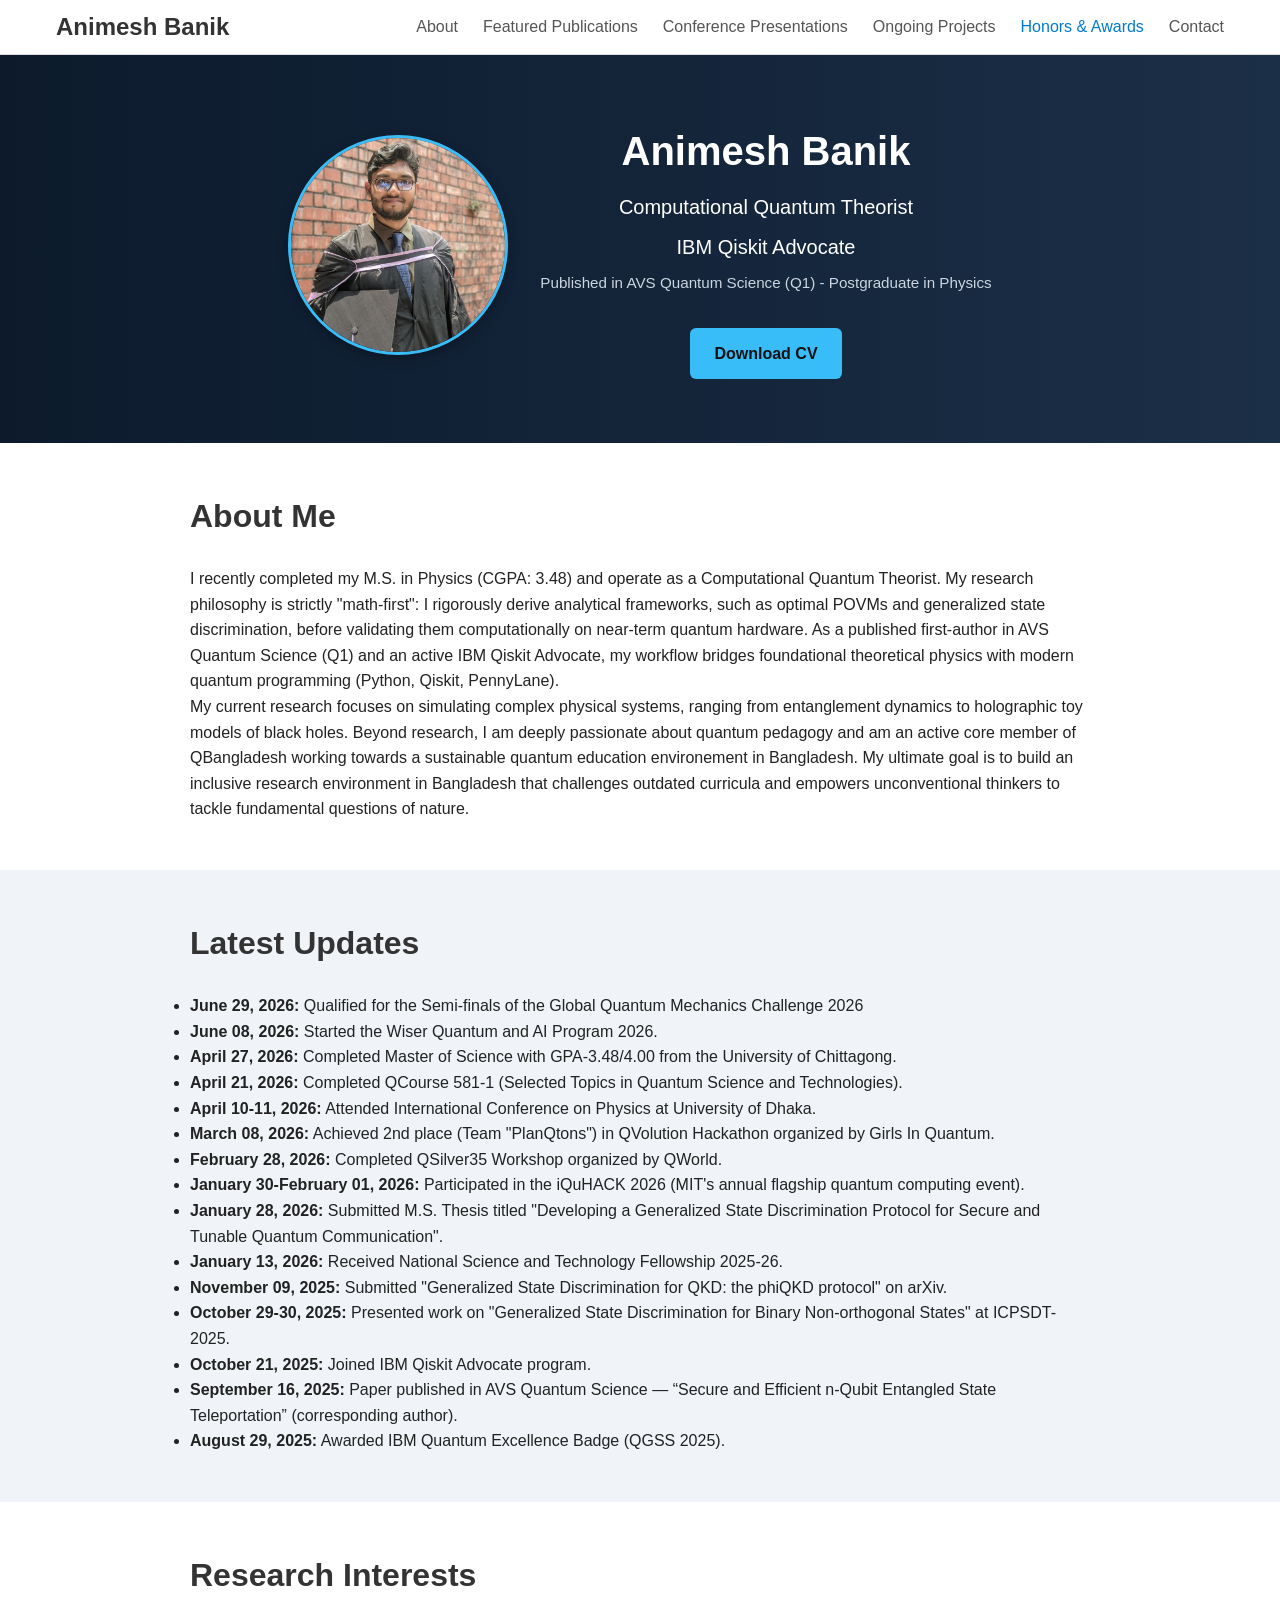
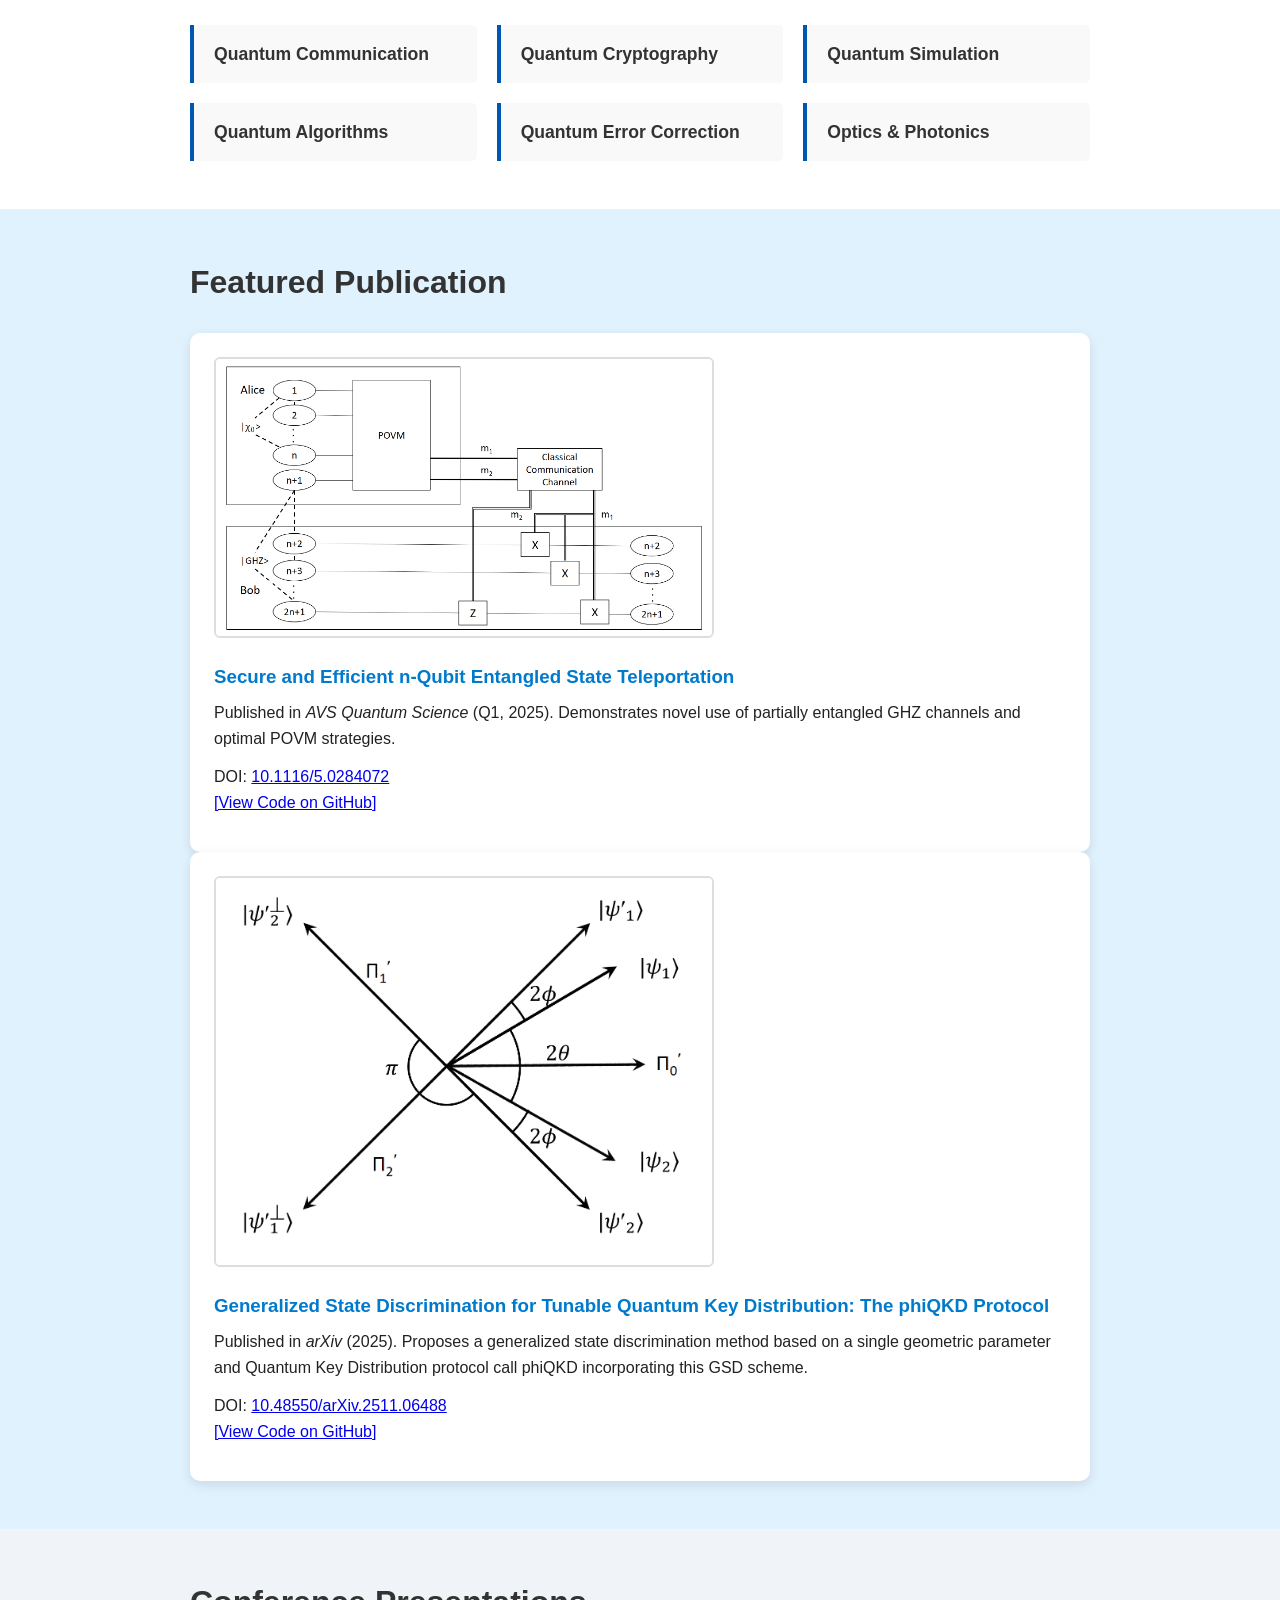
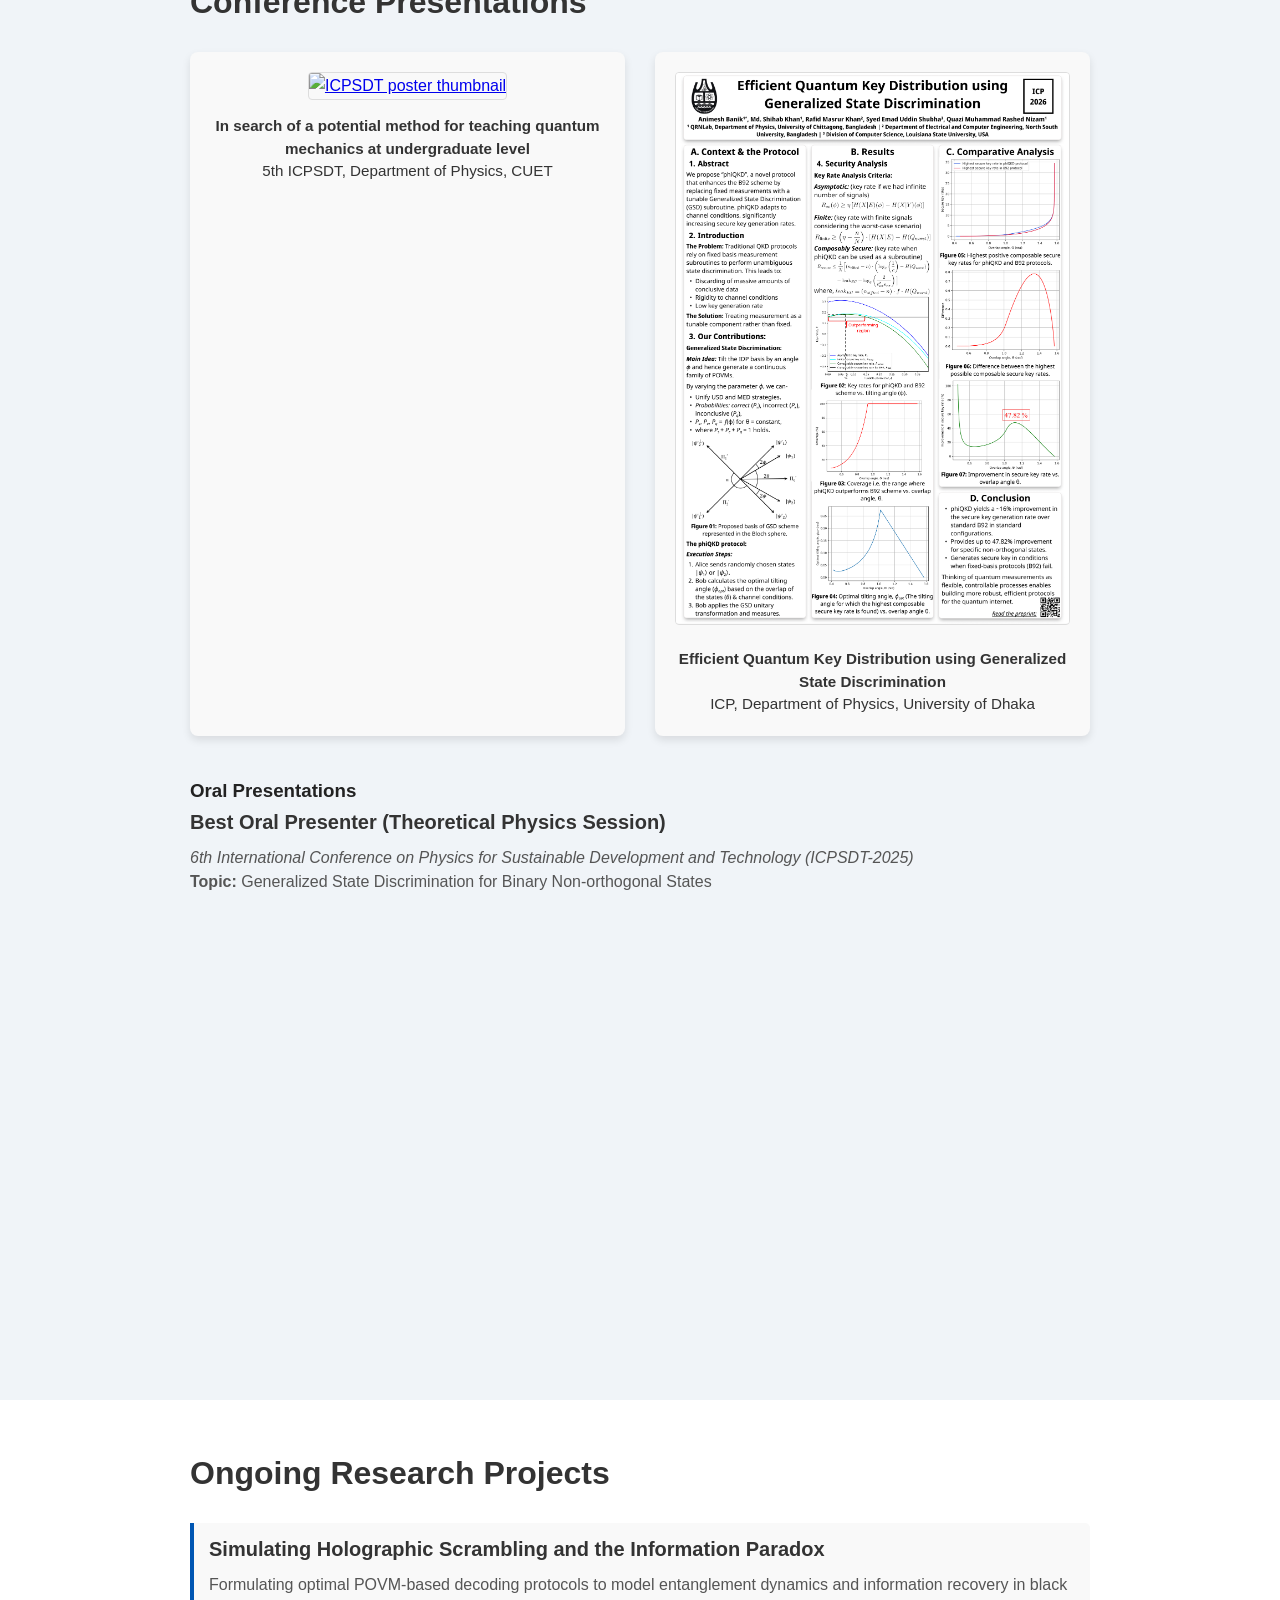
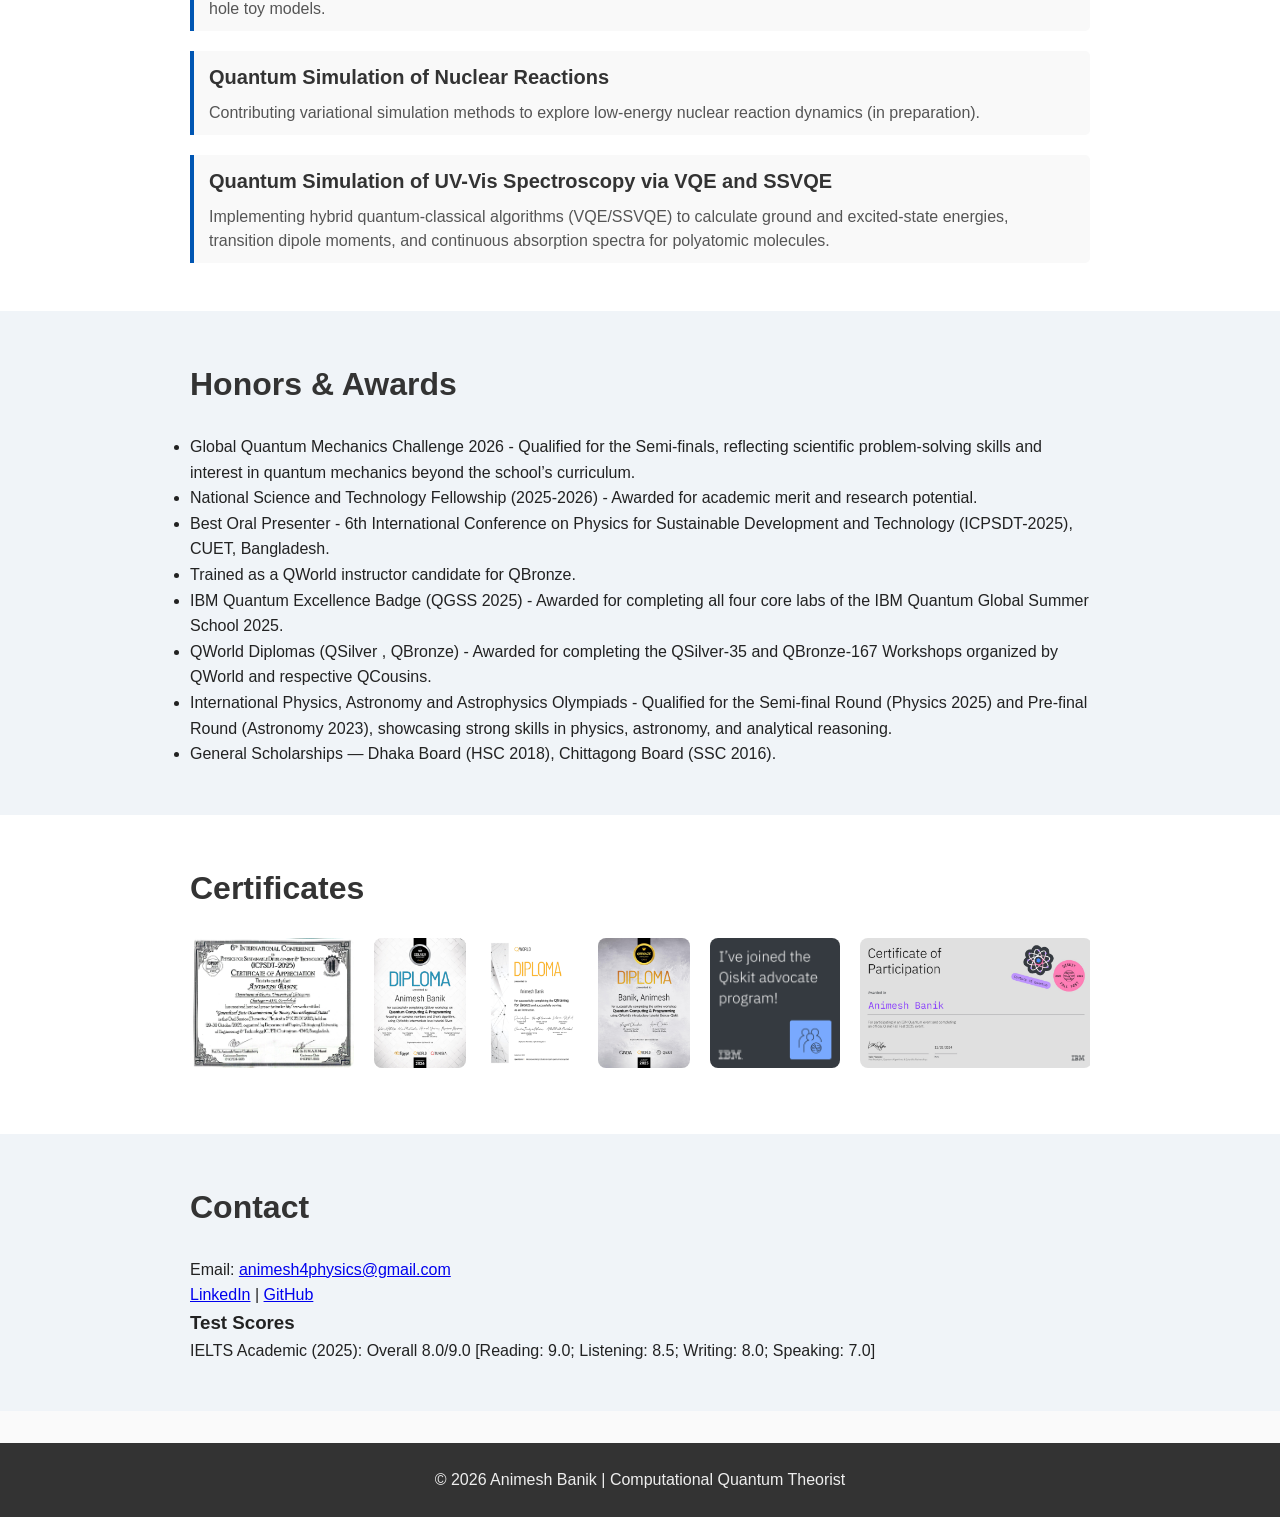
==== index.html @ df31ef66 "Updated CV, latest updates, poster and oral presentations, about me, research interest sections; cha" ====
<!DOCTYPE html>
<html lang="en">
<head>
  <meta charset="UTF-8">
  <meta name="viewport" content="width=device-width, initial-scale=1.0">
  <title>Animesh Banik | Computational Quantum Theorist</title>
  <link rel="stylesheet" href="style.css">
  <script defer src="script.js"></script>
</head>


<body>

  <header>
    <nav id="navbar">
      <div class="nav-container">
        <a class="logo" href="#hero">Animesh Banik</a>
        <ul class="nav-links">
          <li><a href="#about">About</a></li>
          <!-- <li><a href="#updates">Latest Updates</a></li> -->
          <!-- <li><a href="#research">Research Interests</a></li> -->
          <li><a href="#featured">Featured Publications</a></li>
          <li><a href="#publications">Conference Presentations</a></li>
          <li><a href="#projects">Ongoing Projects</a></li>
          <li><a href="#awards">Honors & Awards</a></li>
          <!-- <li><a href="#certificates">Certificates</a></li> -->
          <li><a href="#contact">Contact</a></li>
        </ul>
        <button class="mobile-menu-toggle">☰</button>
      </div>
    </nav>
  </header>

  <!-- HERO with optional profile picture -->
  <section id="hero" class="section-hero">
    <div class="hero-content">
      <div class="hero-flex">
        <!-- Optional profile picture -->
        <div class="profile-pic">
          <img src="profile.jpg" alt="Animesh Banik" />
        </div>
        <!-- Text content -->
        <div class="hero-text">
          <h1>Animesh Banik</h1>
          <p>Computational Quantum Theorist</p>
          <p>IBM Qiskit Advocate</p>
          <div class="quick-highlights">
            <span>Published in AVS Quantum Science (Q1)</span> - 
            <span>Postgraduate in Physics</span>
          </div>
          <a class="btn-primary" href="Animesh_Banik_CV.pdf" download>Download CV</a>
        </div>
      </div>
    </div>
  </section>

  <section id="about" class="section-light">
    <div class="section-inner">
      <h2>About Me</h2>
      <p>I recently completed my M.S. in Physics (CGPA: 3.48) and operate as a Computational Quantum Theorist. My research philosophy is strictly "math-first": 
        I rigorously derive analytical frameworks, such as optimal POVMs and generalized state discrimination, before validating them computationally on near-term quantum hardware. 
        As a published first-author in AVS Quantum Science (Q1) and an active IBM Qiskit Advocate, my workflow bridges foundational theoretical physics with modern quantum programming (Python, Qiskit, PennyLane). 
        <p></p> My current research focuses on simulating complex physical systems, ranging from entanglement dynamics to holographic toy models of black holes. Beyond research, I am deeply passionate about quantum pedagogy and
        am an active core member of QBangladesh working towards a sustainable quantum education environement in Bangladesh. My ultimate goal is to build an inclusive research environment in Bangladesh that challenges outdated 
        curricula and empowers unconventional thinkers to tackle fundamental questions of nature.
      </p>
    </div>
  </section>

  <section id="updates" class="section-dark">
    <div class="section-inner">
      <h2>Latest Updates</h2>
      <ul class="updates-list">
        <li><strong>June 29, 2026:</strong> Qualified for the Semi-finals of the Global Quantum Mechanics Challenge 2026</li>
        <li><strong>June 08, 2026:</strong> Started the Wiser Quantum and AI Program 2026.</li>
        <li><strong>April 27, 2026:</strong> Completed Master of Science with GPA-3.48/4.00 from the University of Chittagong.</li>
        <li><strong>April 21, 2026:</strong> Completed QCourse 581-1 (Selected Topics in Quantum Science and Technologies).</li>
        <li><strong>April 10-11, 2026:</strong> Attended International Conference on Physics at University of Dhaka.</li>
        <li><strong>March 08, 2026:</strong> Achieved 2nd place (Team "PlanQtons") in QVolution Hackathon organized by Girls In Quantum. </li>
        <li><strong>February 28, 2026:</strong> Completed QSilver35 Workshop organized by QWorld.</li>
        <li><strong>January 30-February 01, 2026:</strong> Participated in the iQuHACK 2026 (MIT's annual flagship quantum computing event).</li>
        <li><strong>January 28, 2026:</strong> Submitted M.S. Thesis titled "Developing a Generalized State Discrimination Protocol for Secure and Tunable Quantum Communication".</li>
        <li><strong>January 13, 2026:</strong> Received National Science and Technology Fellowship 2025-26.</li>
        <li><strong>November 09, 2025:</strong> Submitted "Generalized State Discrimination for QKD: the phiQKD protocol" on arXiv.</li>
        <li><strong>October 29-30, 2025:</strong> Presented work on "Generalized State Discrimination for Binary Non-orthogonal States" at ICPSDT-2025.</li>
        <li><strong>October 21, 2025:</strong> Joined IBM Qiskit Advocate program.</li>
        <li><strong>September 16, 2025:</strong> Paper published in AVS Quantum Science — “Secure and Efficient n-Qubit Entangled State Teleportation” (corresponding author).</li>
        <li><strong>August 29, 2025:</strong> Awarded IBM Quantum Excellence Badge (QGSS 2025).</li>
      </ul>
    </div>
  </section>

  <section id="research" class="section-light">
      <div class="section-inner">
        <h2>Research Interests</h2>
        <div class="research-list">
          <div class="research-item">Quantum Communication</div> 
          <div class="research-item">Quantum Cryptography</div>
          <div class="research-item">Quantum Simulation</div>
          <div class="research-item">Quantum Algorithms</div>
          <div class="research-item">Quantum Error Correction</div>
          <div class="research-item">Optics & Photonics</div>
        </div>
      </div>
    </section>

  <!-- FEATURED PUBLICATION -->
  <section id="featured" class="section-highlight">
    <div class="section-inner">
      <h2>Featured Publication</h2>
      <div class="featured-card">
        <img src="secure.png" alt="AVS Quantum Science Paper Thumbnail" />
        <div class="featured-text">
          <h3>Secure and Efficient n-Qubit Entangled State Teleportation</h3>
          <p>
            Published in <em>AVS Quantum Science</em> (Q1, 2025).  
            Demonstrates novel use of partially entangled GHZ channels and optimal POVM strategies.
          </p>
          <p>
            DOI: <a href="https://doi.org/10.1116/5.0284072" target="_blank">10.1116/5.0284072</a> <br>
            <a href="https://github.com/AnimeshBanik144/Secure-and-Efficient-n-Qubit-Entangled-State-Teleportation-" target="_blank">[View Code on GitHub]</a>
          </p>
        </div>
      </div>
      <div class="featured-card">
        <img src="General_Approach.png" alt="Paper Thumbnail" />
        <div class="featured-text">
          <h3>Generalized State Discrimination for Tunable Quantum Key Distribution: The phiQKD Protocol</h3>
          <p>
            Published in <em>arXiv</em> (2025).  
            Proposes a generalized state discrimination method based on a single geometric parameter and Quantum Key Distribution protocol call phiQKD incorporating this GSD scheme.
          </p>
          <p>
            DOI: <a href="https://doi.org/10.48550/arXiv.2511.06488" target="_blank">10.48550/arXiv.2511.06488</a> <br>
            <a href="https://github.com/AnimeshBanik144/the-phiQKD-protocol-codes" target="_blank">[View Code on GitHub]</a>
          </p>
        </div>
      </div>
    </div>
  </section>


  <section id="publications" class="section-dark">
    <div class="section-inner">
      <h2>Conference Presentations</h2>
      <div class="poster-grid">
      <!-- Poster 1 -->
        <div class="poster-card">
          <a href="https://drive.google.com/file/d/1Y2XouAh-1yrzQpsHU5u-KZ-v-tCl4l2d/view?usp=sharing" target="_blank">
          <img src="qm_poster.png" alt="ICPSDT poster thumbnail" />
          </a>
          <p>
          <strong>In search of a potential method for teaching quantum mechanics at undergraduate level</strong><br>
          5th ICPSDT, Department of Physics, CUET
          </p>
        </div>
      <!-- Poster 2 -->
        <div class="poster-card">
          <a href="https://drive.google.com/file/d/1dcxTRESJ_bznQ0Ddw61kxVHj0g3XZyMd/view?usp=sharing" target="_blank">
            <img src="PhiQKD_Poster_Final.png" alt="ICP poster thumbnail" />
          </a>
          <p>
            <strong>Efficient Quantum Key Distribution using Generalized State Discrimination</strong><br>
            ICP, Department of Physics, University of Dhaka
          </p>
        </div>
    </div>

      <h3>Oral Presentations</h3>
      <div class="presentation-item">
        <h4 class="project-title">Best Oral Presenter (Theoretical Physics Session)</h4>
        <p class="project-desc"><em>6th International Conference on Physics for Sustainable Development and Technology (ICPSDT-2025)
      </em><br>
        <strong>Topic:</strong> Generalized State Discrimination for Binary Non-orthogonal States</p>
        <!-- Responsive YouTube Embed -->
        <div class="video-container" style="max-width: 800px; margin: 0 auto;">
          <iframe style="width: 100%; aspect-ratio: 16/9;" 
            src="https://www.youtube.com/embed/NPExh4sEwoE" 
            title="YouTube video player" 
            frameborder="0" 
            allow="accelerometer; autoplay; clipboard-write; encrypted-media; gyroscope; picture-in-picture" 
            allowfullscreen>
          </iframe>
        </div> 
      </div>
    </div>
  </section>

  <section id="projects" class="section-light">
  <div class="section-inner">
    <h2>Ongoing Research Projects</h2>

    <div class="project-list">
      <div class="project-item">
        <h3 class="project-title">Simulating Holographic Scrambling and the Information Paradox</h3>
        <p class="project-desc">Formulating optimal POVM-based decoding protocols to model entanglement dynamics and information recovery in black hole toy models.</p>
      </div>
    
      <div class="project-item">
        <h3 class="project-title">Quantum Simulation of Nuclear Reactions</h3>
        <p class="project-desc">Contributing variational simulation methods to explore low-energy nuclear reaction dynamics (in preparation).</p>
      </div>
      
      <div class="project-item">
        <h3 class="project-title">Quantum Simulation of UV-Vis Spectroscopy via VQE and SSVQE</h3>
        <p class="project-desc">Implementing hybrid quantum-classical algorithms (VQE/SSVQE) to calculate ground and excited-state energies, transition dipole moments, and continuous absorption spectra for polyatomic molecules.</p>
      </div>

    </div>
  </div>
</section>


  <section id="awards" class="section-dark">
    <div class="section-inner">
      <h2>Honors & Awards</h2>
      <ul>
        <li>Global Quantum Mechanics Challenge 2026 - Qualified for the Semi-finals, reflecting scientific problem-solving
skills and interest in quantum mechanics beyond the school’s curriculum.</li>
        <li>National Science and Technology Fellowship (2025-2026) - Awarded for academic merit and research potential.</li>
        <li>Best Oral Presenter - 6th International Conference on Physics for Sustainable Development and Technology
(ICPSDT-2025), CUET, Bangladesh.</li>
        <li>Trained as a QWorld instructor candidate for QBronze.</li>
        <li> IBM Quantum Excellence Badge (QGSS 2025) - Awarded for completing all four core labs of the IBM
Quantum Global Summer School 2025.</li>
        <li>QWorld Diplomas (QSilver , QBronze) - Awarded for completing the QSilver-35 and QBronze-167 Workshops
organized by QWorld and respective QCousins.</li>
        <li>International Physics, Astronomy and Astrophysics Olympiads - Qualified for the Semi-final Round (Physics
2025) and Pre-final Round (Astronomy 2023), showcasing strong skills in physics, astronomy, and analytical
reasoning.</li>
        <li>General Scholarships — Dhaka Board (HSC 2018), Chittagong Board (SSC 2016).</li>
      </ul>
    </div>
  </section>

<section id="certificates" class="section-light">
  <div class="section-inner">
    <h2>Certificates</h2>

    <div class="carousel-container">

      <div class="carousel">
        
        <a href="https://drive.google.com/file/d/1aJLMTUEe4IMs9eDMEVqDAPaIEpqz8XxB/view?usp=drive_link" target="_blank">
          <img src="badges/ICPSDT 2025 best oral presenter.jpg" alt="ICPSDT Best Oral Presenter">
        </a>

        <a href="https://drive.google.com/file/d/1ghlF5SzU3BRkmVDgqG62HplEp8OmfFHg/view?usp=sharing" target="_blank">
          <img src="badges/QSilver35-11.jpg" alt="QSilver Certificate">
        </a>

        <a href="https://drive.google.com/file/d/151RzsD5vE7D8bOdFvs69MZE8XGhjT4oR/view?usp=sharing" target="_blank">
          <img src="badges/QTraining10-3.jpg" alt="QTraining Bronze">
        </a>

        <a href="https://drive.google.com/file/d/1aG6ihg9P1v4oaheiLHlB9RozaTZUqRkX/view?usp=sharing" target="_blank">
          <img src="badges/qbronze.jpg" alt="QBronze Diploma">
        </a>
        
        <a href="https://drive.google.com/file/d/1tjzxOR2oxyre46-nhrvqjQN4A4odrpCC/view?usp=drive_link" target="_blank">
          <img src="badges/socials_image.jpg" alt="IBM Qiskit Advocate">
        </a>

        <a href="https://drive.google.com/file/d/1r5SAPKUcbbzwrJa2q0g1ms6ieIlqgaMh/view?usp=sharing" target="_blank">
          <img src="badges/Animesh Banik_Qiskit_Fall_Fest.png" alt="Qiskit Fall Fest Certificate">
        </a>

        <a href="https://www.credly.com/badges/85cadf94-e9c6-41ec-86e0-eb6a9a56e3b0/linked_in?t=t1pqot" target="_blank">
          <img src="badges/ibm-quantum.png" alt="IBM Quantum Excellence">
        </a>

        <a href="https://pennylane.ai/profile/Animesh/certificate/pennylane-certificate-womanium-wiser-lcu-2025" target="_blank">
          <img src="badges/pennylane-lcu.svg" alt="PennyLane LCU">
        </a>

        <a href="https://pennylane.ai/profile/Animesh/certificate/pennylane-certificate-womanium-wiser-trotterization-2025" target="_blank">
          <img src="badges/pennylane-trotter.svg" alt="PennyLane Trotterization">
        </a>

      </div>

      <!-- <button class="carousel-btn left">&#8249;</button>
      <button class="carousel-btn right">&#8250;</button> -->

    </div>
  </div>
</section>

  <section id="contact" class="section-dark">
    <div class="section-inner">
      <h2>Contact</h2>
      <p>Email: <a href="mailto:animesh4physics@gmail.com">animesh4physics@gmail.com</a></p>
      <p>
        <a href="https://www.linkedin.com/in/animesh-banik/" target="_blank">LinkedIn</a> |
        <a href="https://github.com/AnimeshBanik144" target="_blank">GitHub</a>
      </p>
      <h3>Test Scores</h3>
      <p>IELTS Academic (2025): Overall 8.0/9.0 [Reading: 9.0; Listening: 8.5; Writing: 8.0; Speaking: 7.0]</p>
    </div>
  </section>

  <button id="back-to-top" title="Back to top">↑</button>

  <footer>
    <div class="footer-inner">
      <p>© 2026 Animesh Banik | Computational Quantum Theorist</p>
    </div>
  </footer>
<script>
  const carousel = document.querySelector(".carousel");
  document.querySelector(".carousel-btn.left").onclick = () => {
    carousel.scrollBy({ left: -300, behavior: "smooth" });
  };
  document.querySelector(".carousel-btn.right").onclick = () => {
    carousel.scrollBy({ left: 300, behavior: "smooth" });
  };
</script>
</body>
</html>
---- style.css ----
/* Reset and base styling */
* {
  box-sizing: border-box;
  margin: 0;
  padding: 0;
}

body {
  font-family: "Segoe UI", Tahoma, sans-serif;
  line-height: 1.6;
  background: #fafafa;
  color: #222;
}

/* --- Navigation --- */
header {
  position: sticky;
  top: 0;
  background: #ffffff;
  border-bottom: 1px solid #ddd;
  z-index: 1000;
}

.nav-container {
  max-width: 1200px;
  margin: auto;
  padding: 0.5rem 1rem;
  display: flex;
  align-items: center;
  justify-content: space-between;
}

.logo {
  font-size: 1.5rem;
  font-weight: bold;
  text-decoration: none;
  color: #333;
}

.nav-links {
  list-style: none;
  display: flex;
  justify-content: flex-end;
  /* gap: 1.2rem; */
  gap: 25px;
}

.nav-links a {
  text-decoration: none;
  color: #555;
  transition: color 0.3s;
}

.nav-links a:hover,
.nav-links a.active {
  color: #007acc;
}

/* Mobile toggle */
.mobile-menu-toggle {
  display: none;
  font-size: 1.5rem;
  background: none;
  border: none;
}

@media (max-width: 768px) {
  .nav-links {
    position: absolute;
    top: 100%;
    left: 0;
    right: 0;
    flex-direction: column;
    background: #fff;
    display: none;
    border-top: 1px solid #ddd;
  }
  .nav-links.show {
    display: flex;
  }
  .mobile-menu-toggle {
    display: block;
  }
}

/* --- Hero Section --- */
.section-hero {
  background: linear-gradient(to right, #0c1a2c, #1b2f47);
  color: #fff;
  padding: 4rem 1rem;
  text-align: center;
}

.hero-flex {
  display: flex;
  align-items: center;
  justify-content: center;
  gap: 2rem;
  flex-wrap: wrap;
  max-width: 900px;
  margin: auto;
}

.profile-pic img {
  width: 220px;
  height: 220px;
  object-fit: cover;
  border-radius: 50%;
  border: 3px solid #38bdf8;
  box-shadow: 0 4px 12px rgba(0,0,0,0.3);
}

.hero-text h1 {
  font-size: 2.5rem;
  margin-bottom: 0.5rem;
}

.hero-text p {
  font-size: 1.25rem;
  margin-bottom: 0.5rem;
}

.quick-highlights {
  font-size: 0.95rem;
  margin-bottom: 1rem;
  color: #cbd5e1;
}

.btn-primary {
  display: inline-block;
  margin-top: 1rem;
  padding: 0.8rem 1.5rem;
  background: #38bdf8;
  color: #111;
  border: none;
  border-radius: 6px;
  text-decoration: none;
  font-weight: bold;
  transition: background 0.3s;
}

.btn-primary:hover {
  background: #0ea5e9;
}

/* --- Sections --- */
.section-light {
  background: #fff;
  padding: 3rem 1rem;
}

.section-dark {
  background: #f0f4f8;
  padding: 3rem 1rem;
}

.section-highlight {
  background: #e0f2fe;
  padding: 3rem 1rem;
}

.section-inner {
  max-width: 900px;
  margin: auto;
}

.section-inner h2 {
  margin-bottom: 1.5rem;
  font-size: 2rem;
  color: #333;
}

/* --- Research Interests --- */
.research-list {
  display: grid;
  grid-template-columns: repeat(3, 1fr); /* Creates exactly 3 equal columns */
  gap: 20px; /* Matches the spacing of your projects */
}

.research-item {
  border-left: 4px solid #0056b3; /* Matches your project blue line */
  background-color: #f9f9f9;
  padding: 15px 20px;
  border-radius: 0 5px 5px 0;
  transition: transform 0.2s ease;
  
  /* Text styling to make it look bold and centered vertically */
  font-size: 1.1em;
  font-weight: 600;
  color: #333;
  display: flex;
  align-items: center;
}

.research-item:hover {
  transform: translateX(5px); /* Matches the hover effect of your projects */
}

/* --- Mobile Responsiveness for Research Grid --- */
@media (max-width: 900px) {
  .research-list {
    grid-template-columns: repeat(2, 1fr); /* Drops to 2 columns on tablets */
  }
}

@media (max-width: 600px) {
  .research-list {
    grid-template-columns: 1fr; /* Drops to 1 column on mobile phones */
  }
}

/* --- Featured Publication --- */
.featured-card {
  display: flex;
  align-items: flex-start;
  gap: 1.5rem;
  flex-wrap: wrap;
  background: #fff;
  border-radius: 10px;
  padding: 1.5rem;
  box-shadow: 0 4px 12px rgba(0,0,0,0.1);
}

.featured-card img {
  width: 500px;
  max-width: 100%;
  border-radius: 6px;
  border: 2px solid #ddd;
}

.featured-text h3 {
  color: #007acc;
  margin-bottom: 0.5rem;
}

.featured-text p {
  margin-bottom: 0.8rem;
}

/* --- Publications --- */
.pub-item {
  margin-bottom: 2rem;
}

.pub-item img {
  width: 300px;
  max-width: 100%;
  border-radius: 6px;
  border: 2px solid #ddd;
}

.pub-item h3 {
  font-size: 1.25rem;
  color: #007acc;
  margin-bottom: 0.5rem;
}

/* --- Poster Grid Layout --- */
.poster-grid {
  display: grid;
  grid-template-columns: repeat(2, 1fr); /* 2 columns on laptop */
  gap: 30px;
  margin-bottom: 40px;
}

.poster-card {
  background-color: #f9f9f9;
  padding: 20px;
  border-radius: 8px;
  box-shadow: 0 4px 8px rgba(0,0,0,0.1);
  text-align: center;
  transition: transform 0.3s ease;
}

.poster-card:hover {
  transform: translateY(-5px); /* Gentle lift effect when hovering */
  box-shadow: 0 6px 12px rgba(0,0,0,0.15);
}

.poster-card img {
  max-width: 100%;
  height: auto;
  border-radius: 4px;
  margin-bottom: 15px;
  border: 1px solid #ddd;
}

.poster-card p {
  font-size: 0.95rem;
  color: #333;
  margin: 0;
  line-height: 1.5;
}

/* Mobile Responsiveness: Stack them vertically */
@media (max-width: 768px) {
  .poster-grid {
    grid-template-columns: 1fr; /* 1 column on phones */
  }
}

/* --- Ongoing Projects --- */
.project-list {  
  display: flex;
  flex-direction: column;
  gap: 20px;
}

.project-item {
  border-left: 4px solid #0056b3; /* A professional academic blue line */
  padding-left: 15px;
  background-color: #f9f9f9;
  padding-top: 10px;
  padding-bottom: 10px;
  padding-right: 15px;
  border-radius: 0 5px 5px 0;
  transition: transform 0.2s ease;
}

.project-item:hover {
  transform: translateX(5px); /* Adds a slight, elegant hover effect */
}

.project-title {
  margin: 0 0 8px 0;
  font-size: 1.25em;
  color: #333;
  font-weight: 600;
}

.project-desc {
  margin: 0;
  color: #555;
  line-height: 1.5;
}

.carousel-container {
  position: relative;
  width: 100%;
  overflow: hidden;
  margin-top: 20px;
}

.carousel {
  display: flex;
  gap: 20px;
  overflow-x: auto;
  scroll-behavior: smooth;
  padding-bottom: 10px;
}

.carousel img {
  height: 130px;
  width: auto;
  border-radius: 8px;
  object-fit: contain;
  transition: transform 0.2s ease;
}

.carousel img:hover {
  transform: scale(1.05);
}

.carousel::-webkit-scrollbar {
  height: 6px;
}

.carousel::-webkit-scrollbar-thumb {
  background: #ccc;
  border-radius: 3px;
}

.carousel-btn {
  position: absolute;
  top: 45%;
  transform: translateY(-50%);
  background: rgba(0,0,0,0.5);
  color: white;
  border: none;
  height: 40px;
  width: 40px;
  border-radius: 50%;
  cursor: pointer;
  font-size: 24px;
}

.carousel-btn.left {
  left: 5px;
}

.carousel-btn.right {
  right: 5px;
}


/* --- Badge Grid --- */
.badge-grid {
  display: grid;
  grid-template-columns: repeat(auto-fit, minmax(140px, 1fr));
  gap: 1.2rem;
  justify-items: center;
}

.badge-grid img {
  width: 220px;
  height: auto;
  border-radius: 8px;
  border: 1px solid #ddd;
  background: #fff;
  padding: 0.5rem;
  transition: transform 0.3s, box-shadow 0.3s;
}

.badge-grid img:hover {
  transform: scale(1.05);
  box-shadow: 0 4px 12px rgba(0,0,0,0.2);
}

/* --- Back to top --- */
#back-to-top {
  position: fixed;
  right: 1rem;
  bottom: 1rem;
  background: #007acc;
  color: #fff;
  border: none;
  padding: 0.6rem 0.9rem;
  border-radius: 50%;
  font-size: 1.25rem;
  display: none;
  cursor: pointer;
  box-shadow: 0 2px 6px rgba(0,0,0,0.2);
  transition: background 0.3s;
}

#back-to-top:hover {
  background: #005fa3;
}

/* --- Footer --- */
footer {
  background: #333;
  color: #eee;
  text-align: center;
  padding: 1.5rem 1rem;
  margin-top: 2rem;
}

.footer-inner p {
  margin: 0;
}
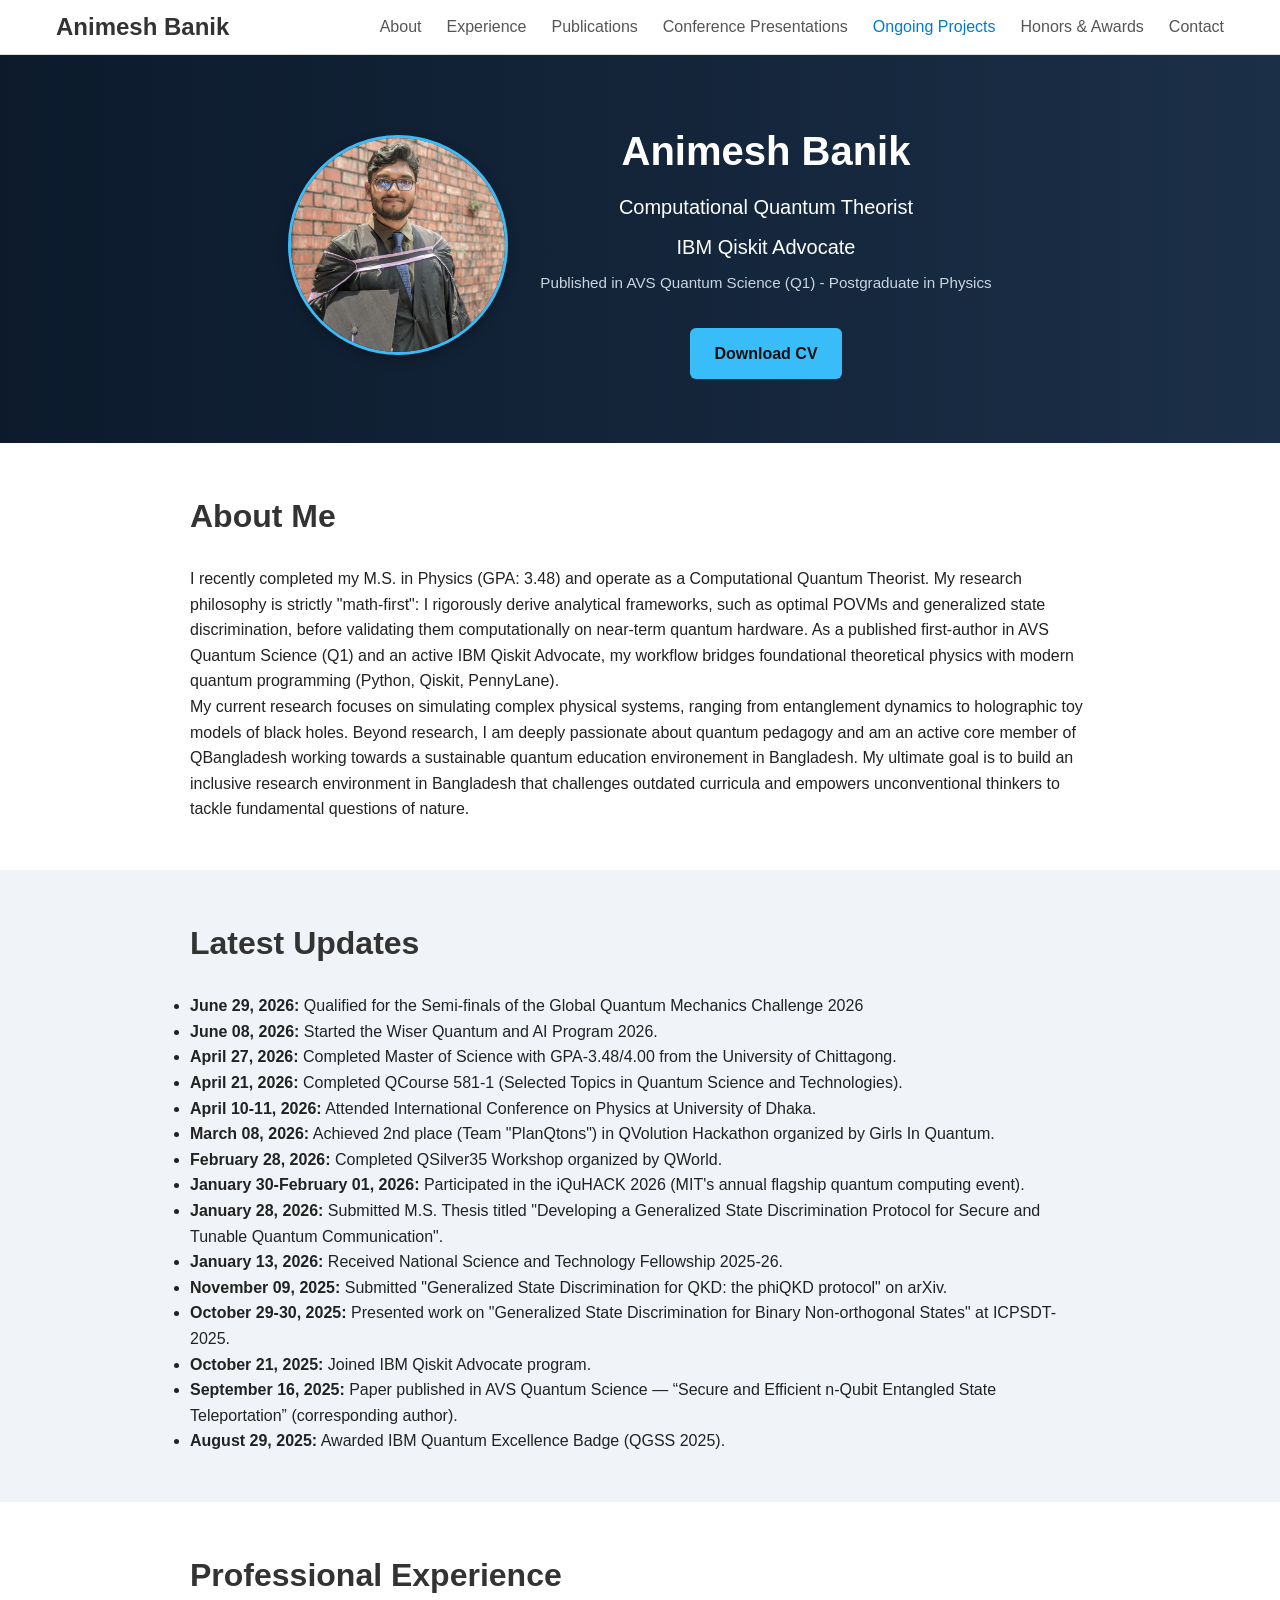
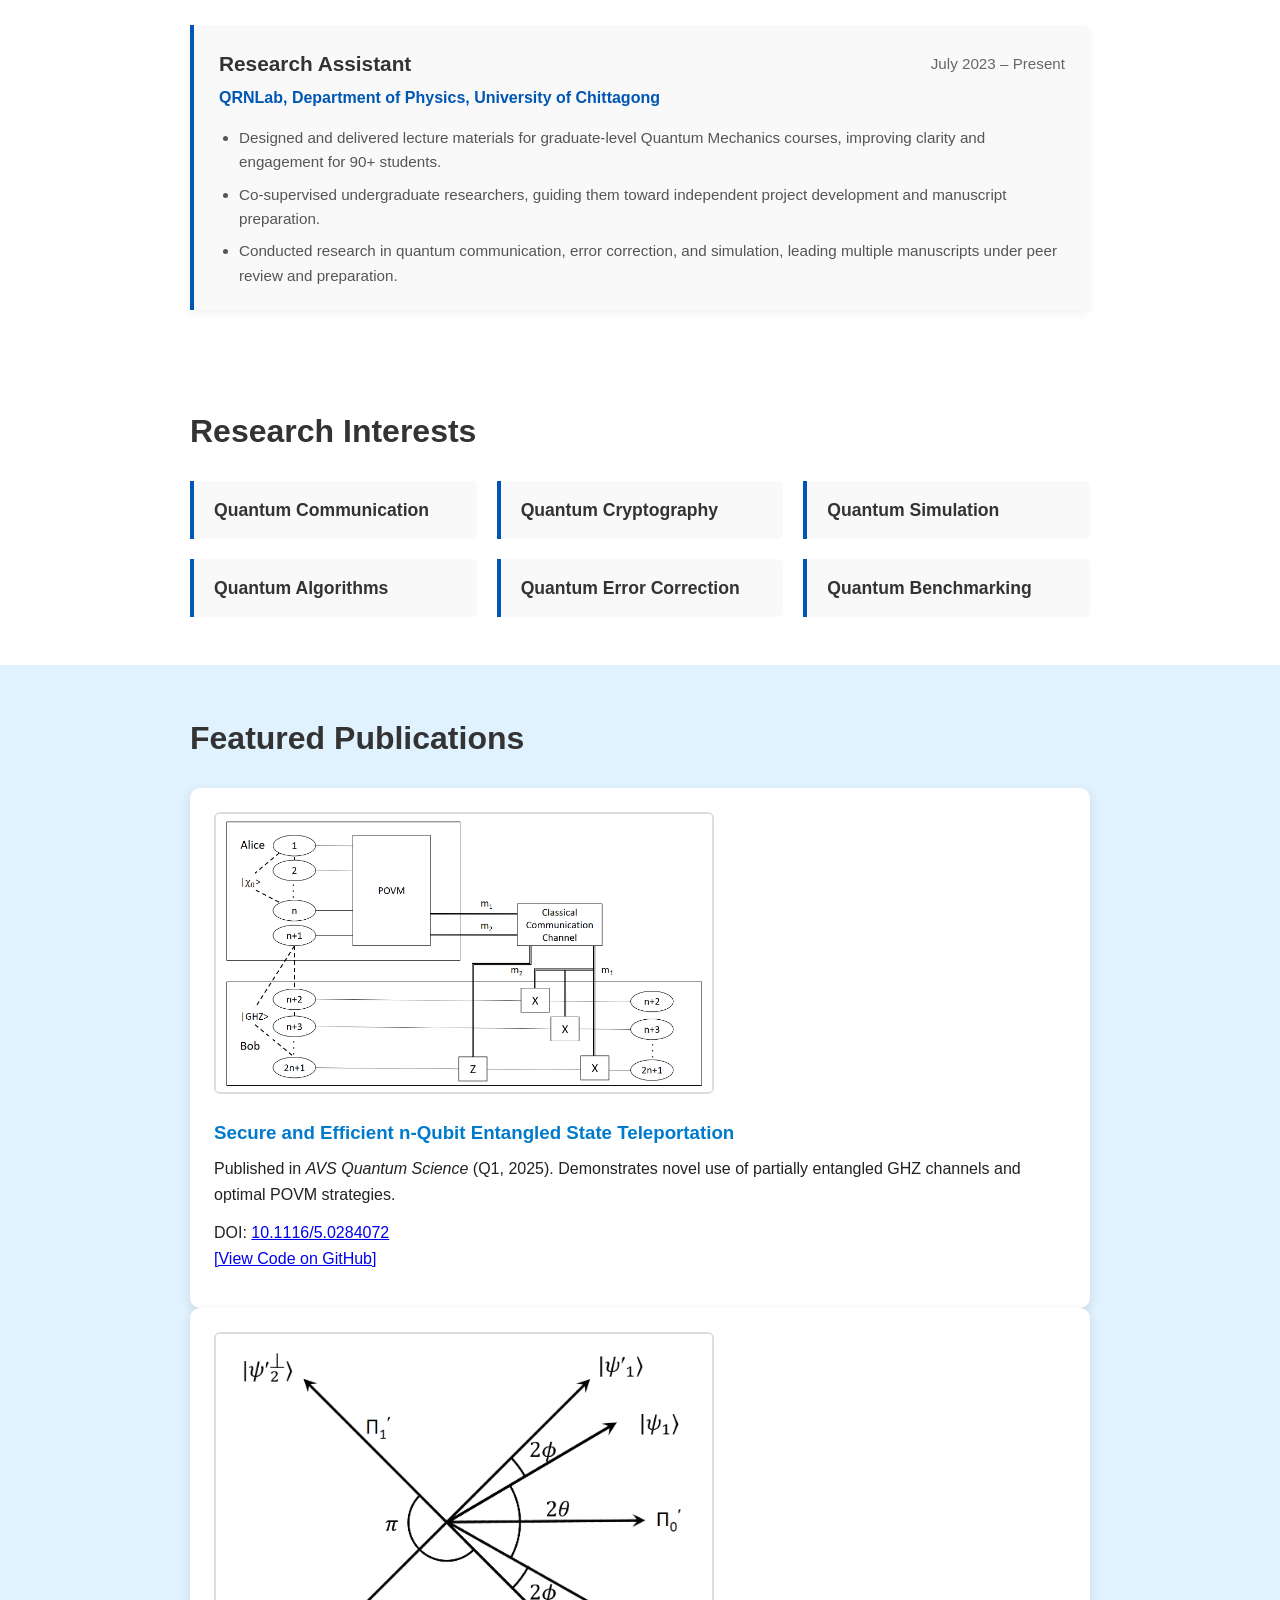
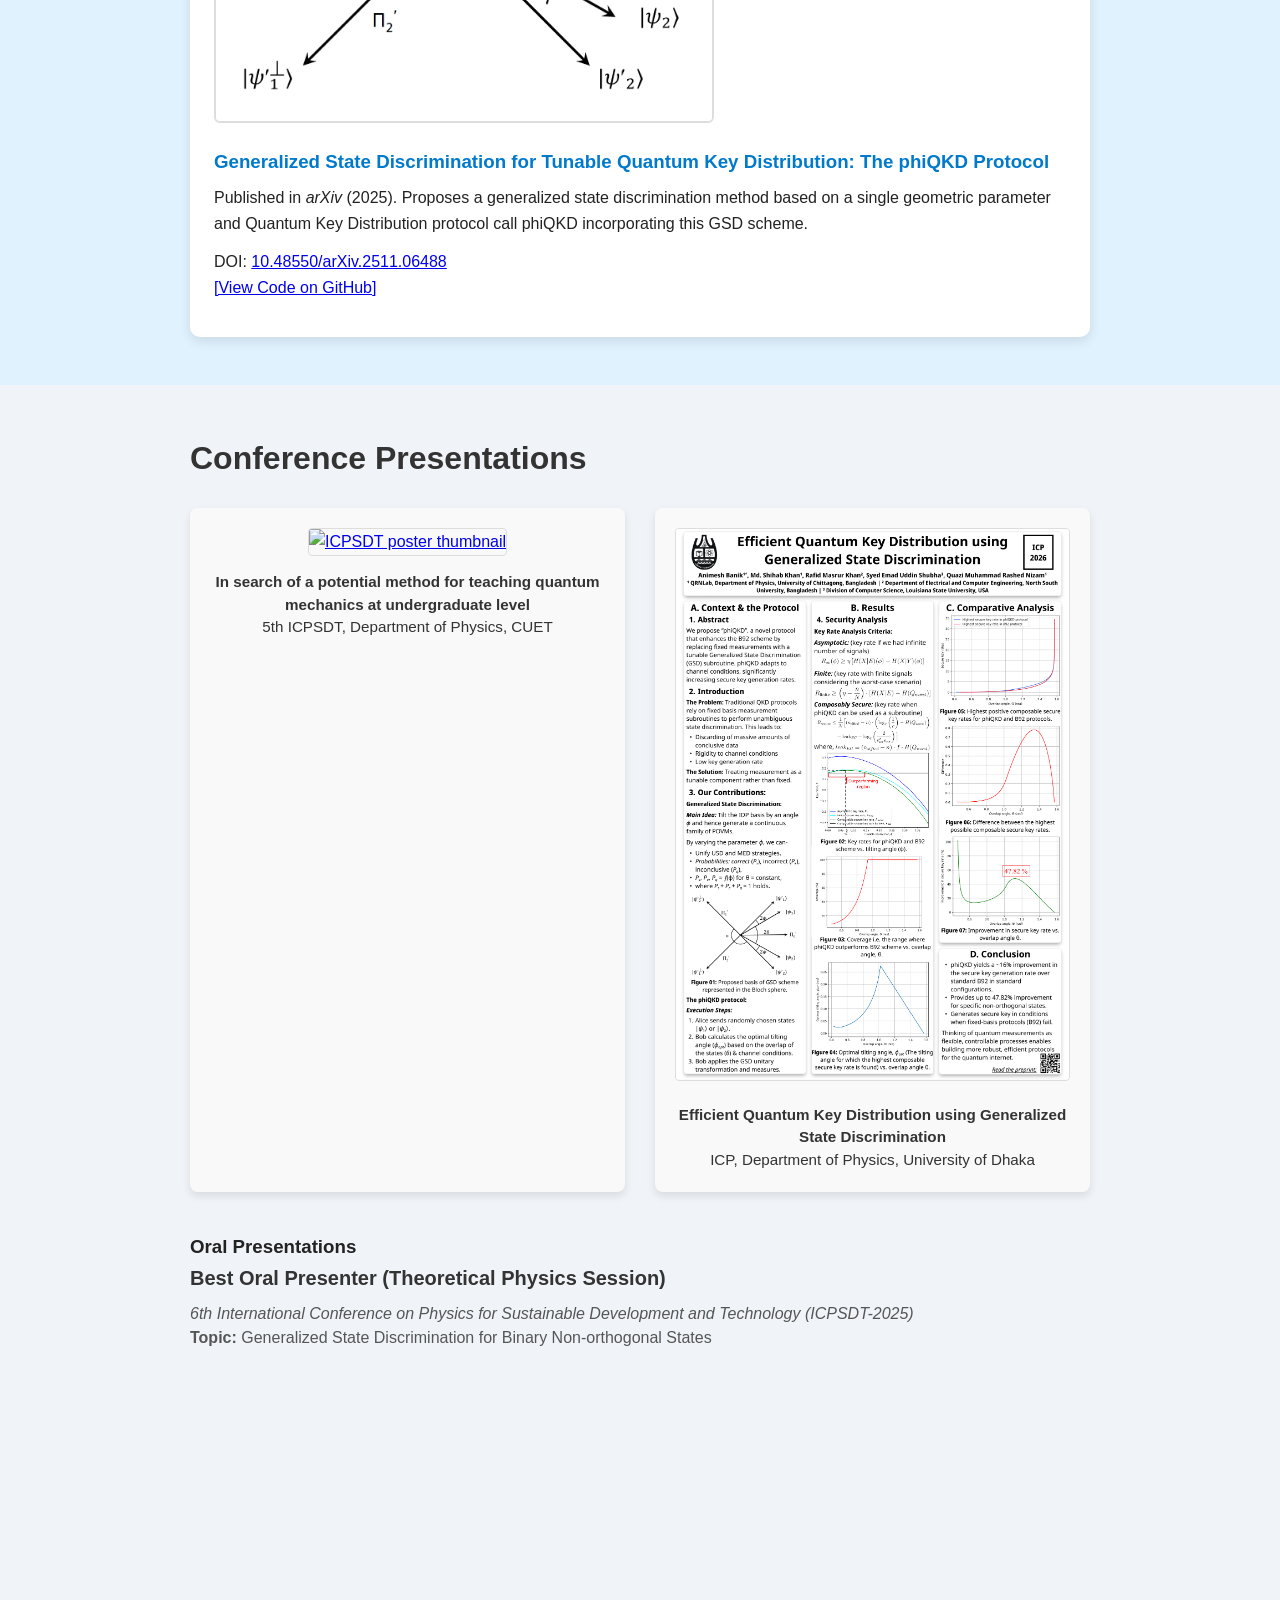
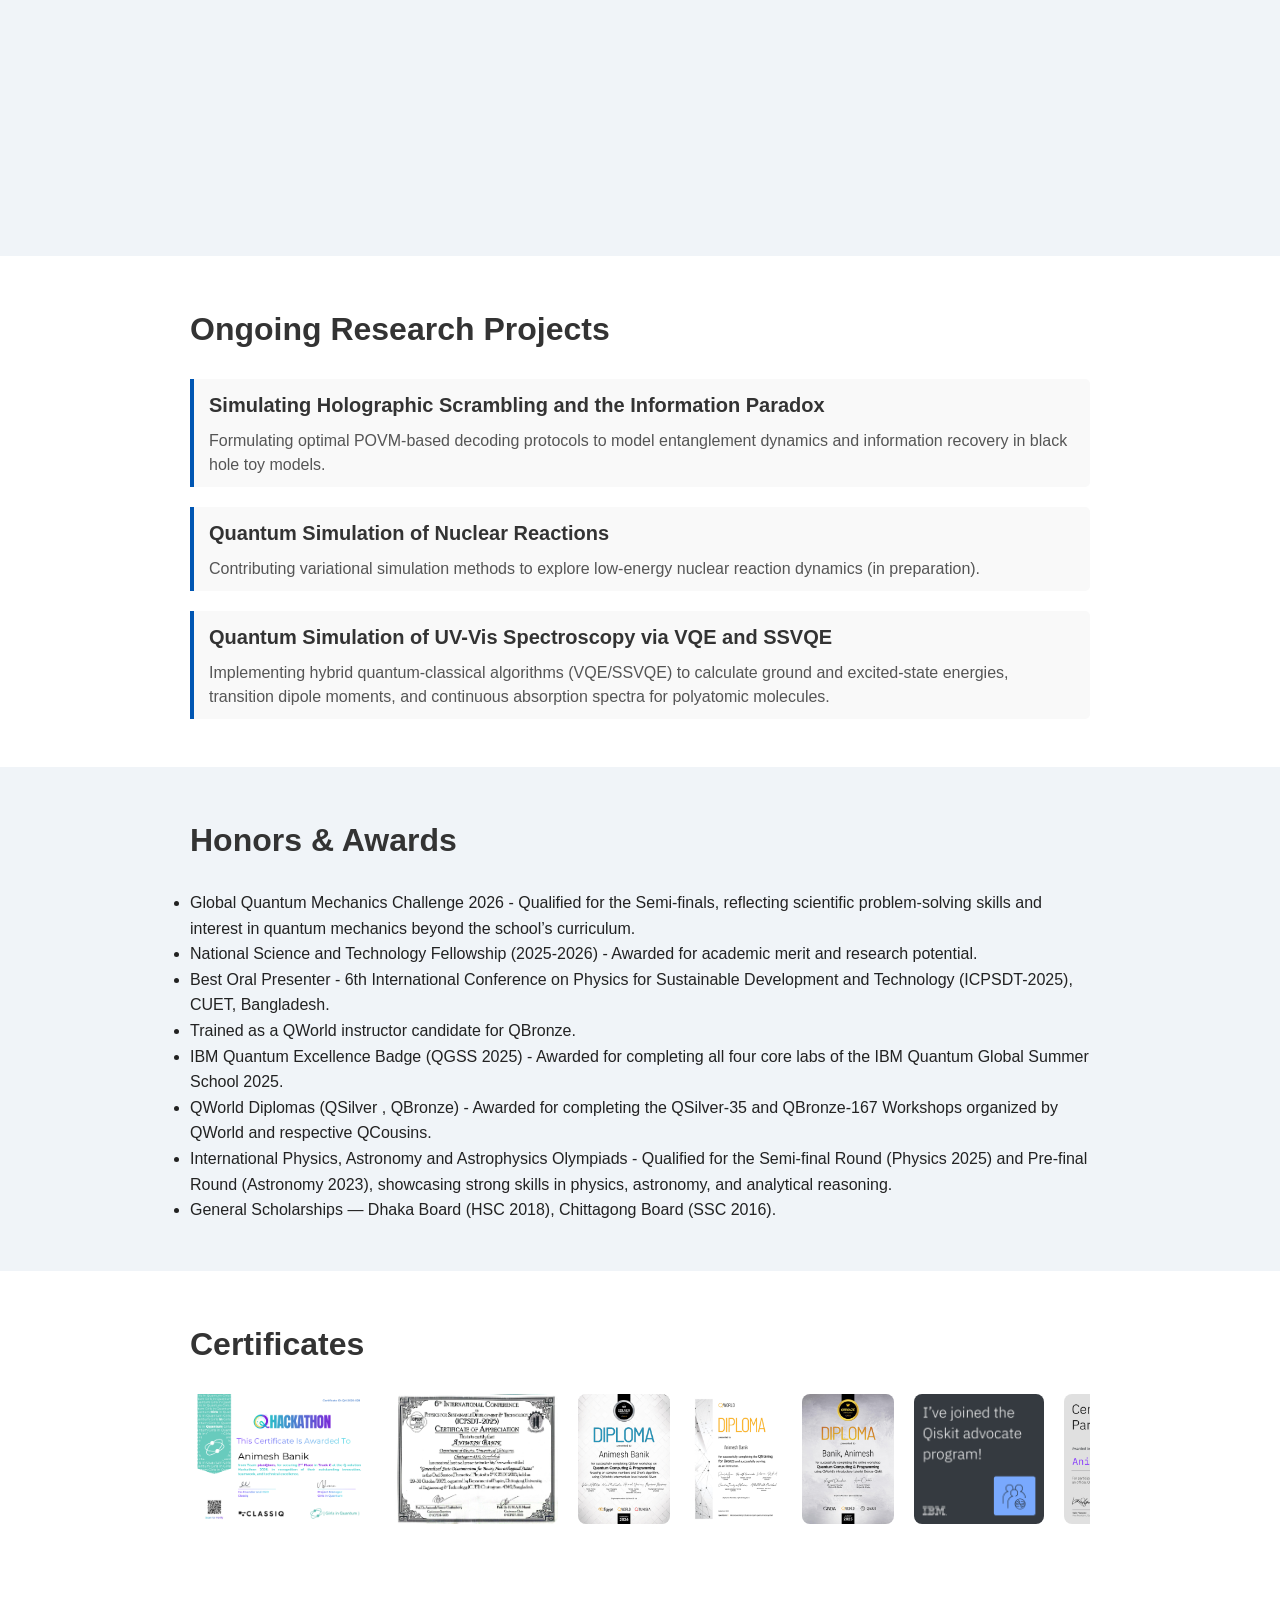
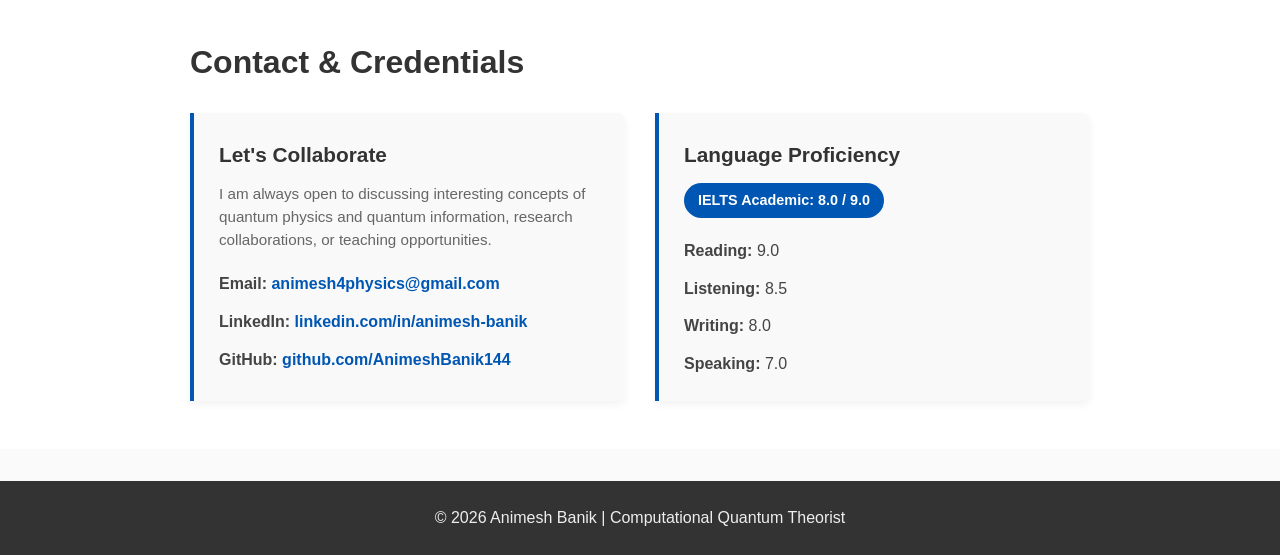
==== commit b067a8f0: "Add experience section and update contact section" ====
--- a/index.html
+++ b/index.html
@@ -18,8 +18,9 @@
         <ul class="nav-links">
           <li><a href="#about">About</a></li>
           <!-- <li><a href="#updates">Latest Updates</a></li> -->
+          <li><a href="#experience">Experience</a></li> 
           <!-- <li><a href="#research">Research Interests</a></li> -->
-          <li><a href="#featured">Featured Publications</a></li>
+          <li><a href="#featured">Publications</a></li>
           <li><a href="#publications">Conference Presentations</a></li>
           <li><a href="#projects">Ongoing Projects</a></li>
           <li><a href="#awards">Honors & Awards</a></li>
@@ -57,7 +58,7 @@
   <section id="about" class="section-light">
     <div class="section-inner">
       <h2>About Me</h2>
-      <p>I recently completed my M.S. in Physics (CGPA: 3.48) and operate as a Computational Quantum Theorist. My research philosophy is strictly "math-first": 
+      <p>I recently completed my M.S. in Physics (GPA: 3.48) and operate as a Computational Quantum Theorist. My research philosophy is strictly "math-first": 
         I rigorously derive analytical frameworks, such as optimal POVMs and generalized state discrimination, before validating them computationally on near-term quantum hardware. 
         As a published first-author in AVS Quantum Science (Q1) and an active IBM Qiskit Advocate, my workflow bridges foundational theoretical physics with modern quantum programming (Python, Qiskit, PennyLane). 
         <p></p> My current research focuses on simulating complex physical systems, ranging from entanglement dynamics to holographic toy models of black holes. Beyond research, I am deeply passionate about quantum pedagogy and
@@ -90,6 +91,31 @@
     </div>
   </section>
 
+<!-- Experience Section -->
+  <section id="experience" class="section-light">
+    <div class="section-inner">
+      <h2>Professional Experience</h2>
+      <div class="experience-list">
+        
+        <div class="experience-item">
+          <div class="exp-header">
+            <h3 class="exp-title">Research Assistant</h3>
+            <span class="exp-date">July 2023 – Present</span>
+          </div>
+          <p class="exp-org">
+          <a href="https://www.linkedin.com/company/qrnlab" target="_blank" class="company-link">QRNLab</a>, Department of Physics, University of Chittagong
+          </p>
+          <ul class="exp-bullets">
+            <li>Designed and delivered lecture materials for graduate-level Quantum Mechanics courses, improving clarity and engagement for 90+ students.</li>
+            <li>Co-supervised undergraduate researchers, guiding them toward independent project development and manuscript preparation.</li>
+            <li>Conducted research in quantum communication, error correction, and simulation, leading multiple manuscripts under peer review and preparation.</li>
+          </ul>
+        </div>
+
+      </div>
+    </div>
+  </section>
+
   <section id="research" class="section-light">
       <div class="section-inner">
         <h2>Research Interests</h2>
@@ -99,7 +125,7 @@
           <div class="research-item">Quantum Simulation</div>
           <div class="research-item">Quantum Algorithms</div>
           <div class="research-item">Quantum Error Correction</div>
-          <div class="research-item">Optics & Photonics</div>
+          <div class="research-item">Quantum Benchmarking</div>
         </div>
       </div>
     </section>
@@ -107,7 +133,7 @@
   <!-- FEATURED PUBLICATION -->
   <section id="featured" class="section-highlight">
     <div class="section-inner">
-      <h2>Featured Publication</h2>
+      <h2>Featured Publications</h2>
       <div class="featured-card">
         <img src="secure.png" alt="AVS Quantum Science Paper Thumbnail" />
         <div class="featured-text">
@@ -241,6 +267,10 @@
 
       <div class="carousel">
         
+        <a href="https://drive.google.com/file/d/1FWO6j-CLOJies5Cl27Y9i8jQ8ZBuBPow/view?usp=sharing" target="_blank">
+          <img src="badges/planQtons.png" alt="2nd Place in QVolution Hackathon from Team PlanQtons Certificate">
+        </a>
+        
         <a href="https://drive.google.com/file/d/1aJLMTUEe4IMs9eDMEVqDAPaIEpqz8XxB/view?usp=drive_link" target="_blank">
           <img src="badges/ICPSDT 2025 best oral presenter.jpg" alt="ICPSDT Best Oral Presenter">
         </a>
@@ -286,16 +316,38 @@
   </div>
 </section>
 
-  <section id="contact" class="section-dark">
-    <div class="section-inner">
-      <h2>Contact</h2>
-      <p>Email: <a href="mailto:animesh4physics@gmail.com">animesh4physics@gmail.com</a></p>
-      <p>
-        <a href="https://www.linkedin.com/in/animesh-banik/" target="_blank">LinkedIn</a> |
-        <a href="https://github.com/AnimeshBanik144" target="_blank">GitHub</a>
-      </p>
-      <h3>Test Scores</h3>
-      <p>IELTS Academic (2025): Overall 8.0/9.0 [Reading: 9.0; Listening: 8.5; Writing: 8.0; Speaking: 7.0]</p>
+
+  <section id="contact" class="section-light">
+    <div class="section-inner">
+      <h2>Contact & Credentials</h2>
+      <div class="contact-grid">
+        
+        <!-- Card 1: Contact Info -->
+        <div class="contact-card">
+          <h3 class="contact-title">Let's Collaborate</h3>
+          <p class="contact-desc">I am always open to discussing interesting concepts of quantum physics and quantum information, research collaborations, or teaching opportunities.</p>
+          <ul class="contact-links">
+            <li><strong>Email:</strong> <a href="mailto:animesh4physics@gmail.com">animesh4physics@gmail.com</a></li>
+            <li><strong>LinkedIn:</strong> <a href="https://linkedin.com/in/animesh-banik" target="_blank">linkedin.com/in/animesh-banik</a></li>
+            <li><strong>GitHub:</strong> <a href="https://github.com/animeshbanik144" target="_blank">github.com/AnimeshBanik144</a></li>
+          </ul>
+        </div>
+
+        <!-- Card 2: Language Proficiency -->
+        <div class="contact-card">
+          <h3 class="contact-title">Language Proficiency</h3>
+          <div class="ielts-badge">
+            <span>IELTS Academic: 8.0 / 9.0</span>
+          </div>
+          <ul class="ielts-details">
+            <li><strong>Reading:</strong> 9.0</li>
+            <li><strong>Listening:</strong> 8.5</li>
+            <li><strong>Writing:</strong> 8.0</li>
+            <li><strong>Speaking:</strong> 7.0</li>
+          </ul>
+        </div>
+
+      </div>
     </div>
   </section>
 
--- a/style.css
+++ b/style.css
@@ -170,6 +170,77 @@
   color: #333;
 }
 
+/* --- Professional Experience --- */
+.experience-list {
+  display: flex;
+  flex-direction: column;
+  gap: 20px;
+}
+
+.experience-item {
+  border-left: 4px solid #0056b3; /* Your signature blue line */
+  background-color: #f9f9f9;
+  padding: 22px 25px;
+  border-radius: 0 8px 8px 0;
+  box-shadow: 0 4px 8px rgba(0,0,0,0.05);
+  text-align: left;
+}
+
+.exp-header {
+  display: flex;
+  justify-content: space-between;
+  align-items: center;
+  margin-bottom: 5px;
+}
+
+.exp-title {
+  margin: 0;
+  font-size: 1.3em;
+  color: #333;
+  font-weight: 600;
+}
+
+.exp-date {
+  font-size: 0.95rem;
+  color: #666;
+  font-weight: 500;
+}
+
+.exp-org {
+  margin: 0 0 15px 0;
+  font-size: 1rem;
+  color: #0056b3; /* Professional blue */
+  font-weight: 600;
+}
+
+.exp-org a.company-link {
+  color: #0056b3; /* Matches your professional blue theme */
+  text-decoration: none;
+  font-weight: 600;
+  transition: color 0.2s ease;
+}
+
+.exp-org a.company-link:hover {
+  color: #003d80; /* Darker blue on hover */
+  text-decoration: underline; /* Professional underline on hover */
+}
+
+.exp-bullets {
+  margin: 0;
+  padding-left: 20px;
+  color: #555;
+  line-height: 1.6;
+}
+
+.exp-bullets li {
+  margin-bottom: 8px;
+  font-size: 0.95rem;
+}
+
+.exp-bullets li:last-child {
+  margin-bottom: 0;
+}
+
 /* --- Research Interests --- */
 .research-list {
   display: grid;
@@ -414,6 +485,88 @@
 .badge-grid img:hover {
   transform: scale(1.05);
   box-shadow: 0 4px 12px rgba(0,0,0,0.2);
+}
+
+/* --- Contact & Credentials Section --- */
+.contact-grid {
+  display: grid;
+  grid-template-columns: repeat(2, 1fr); /* Side-by-side on desktop */
+  gap: 30px;
+  margin-top: 20px;
+}
+
+.contact-card {
+  border-left: 4px solid #0056b3; /* Matches your signature project blue line */
+  background-color: #f9f9f9;
+  padding: 25px;
+  border-radius: 0 8px 8px 0;
+  box-shadow: 0 4px 8px rgba(0,0,0,0.05);
+  transition: transform 0.2s ease;
+  text-align: left; /* Aligns text cleanly to the left */
+}
+
+.contact-card:hover {
+  transform: translateY(-3px); /* Elegant lift effect on hover */
+  box-shadow: 0 6px 12px rgba(0,0,0,0.1);
+}
+
+.contact-title {
+  margin: 0 0 12px 0;
+  font-size: 1.3em;
+  color: #333;
+  font-weight: 600;
+}
+
+.contact-desc {
+  margin: 0 0 20px 0;
+  color: #666;
+  line-height: 1.5;
+  font-size: 0.95rem;
+}
+
+.contact-links, .ielts-details {
+  list-style: none;
+  padding: 0;
+  margin: 0;
+  display: flex;
+  flex-direction: column;
+  gap: 12px;
+}
+
+.contact-links li, .ielts-details li {
+  font-size: 1rem;
+  color: #444;
+}
+
+.contact-links a {
+  color: #0056b3;
+  text-decoration: none;
+  font-weight: 600;
+  transition: color 0.2s;
+}
+
+.contact-links a:hover {
+  color: #003d80;
+  text-decoration: underline;
+}
+
+/* Beautiful custom badge for your IELTS score */
+.ielts-badge {
+  display: inline-block;
+  background-color: #0056b3;
+  color: white;
+  padding: 6px 14px;
+  border-radius: 20px;
+  font-weight: bold;
+  font-size: 0.9rem;
+  margin-bottom: 20px;
+}
+
+/* Mobile Responsiveness: Stack vertically on phones */
+@media (max-width: 768px) {
+  .contact-grid {
+    grid-template-columns: 1fr;
+  }
 }
 
 /* --- Back to top --- */
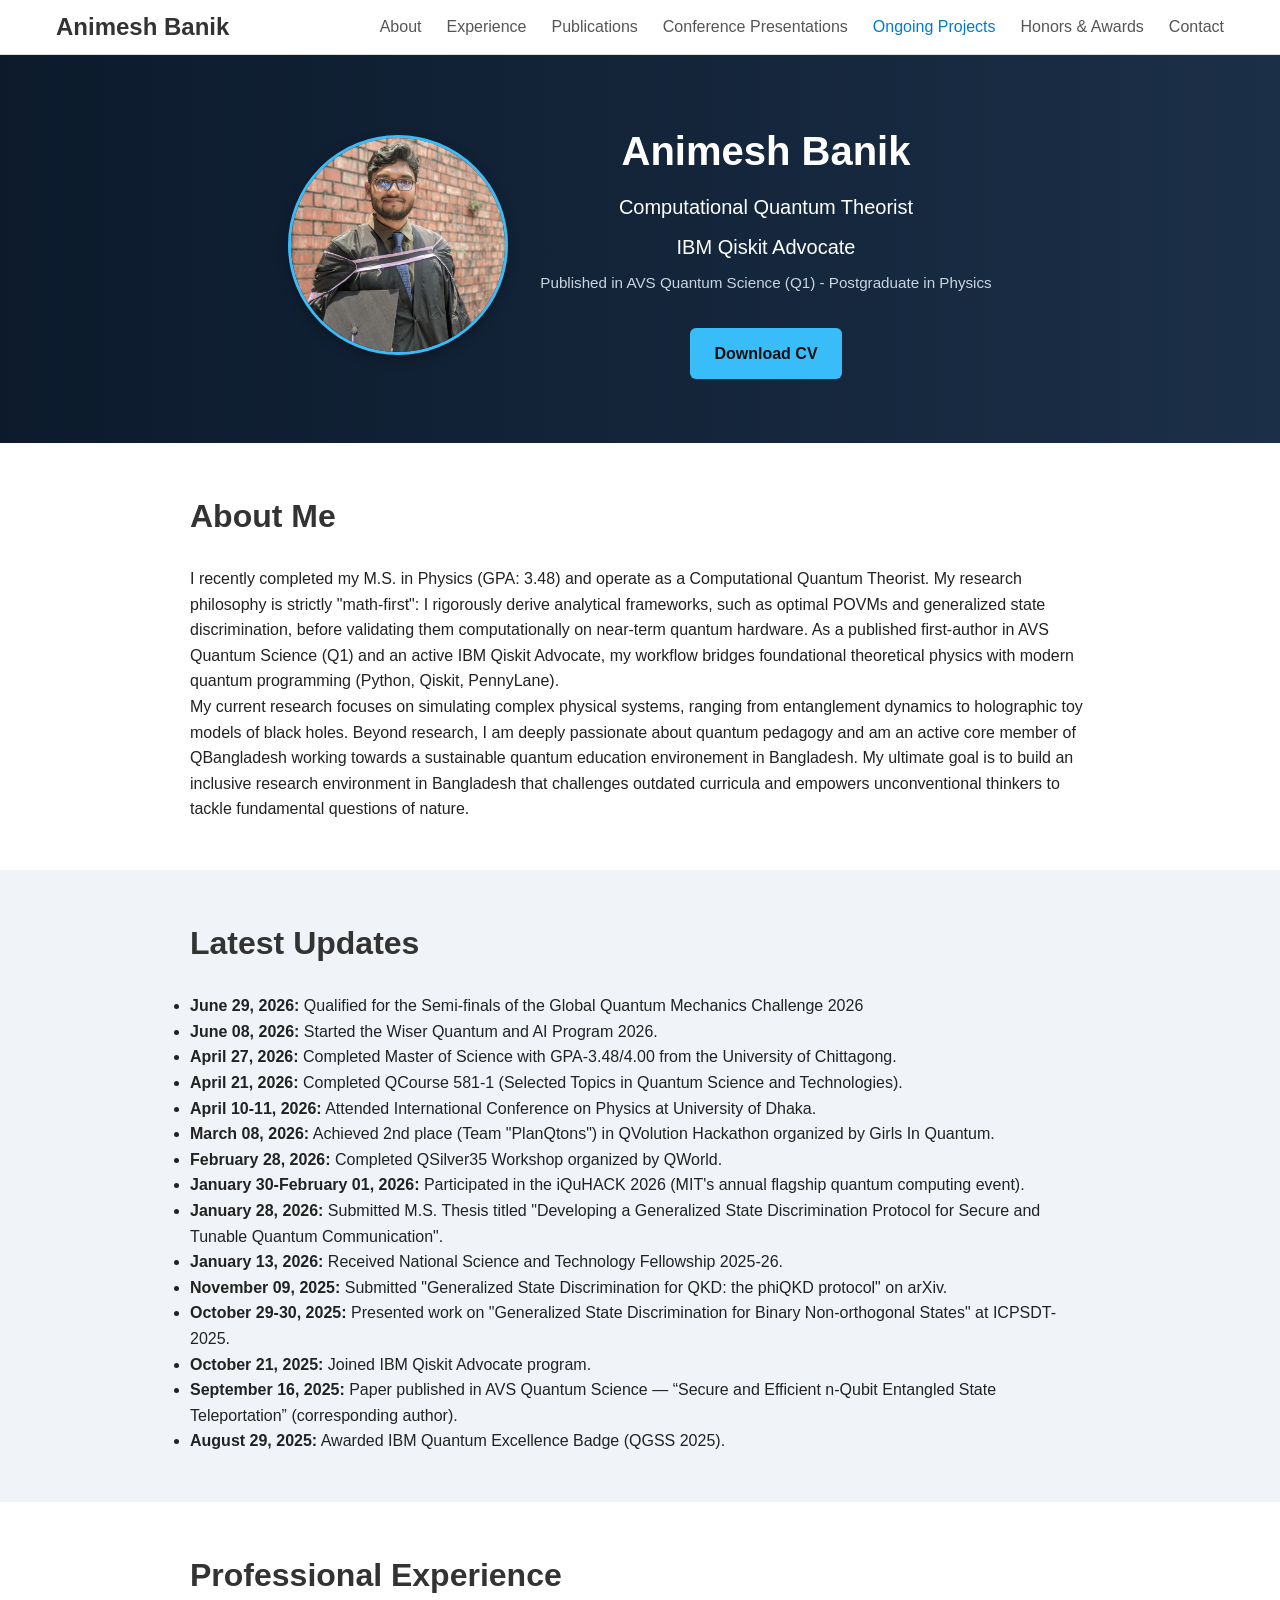
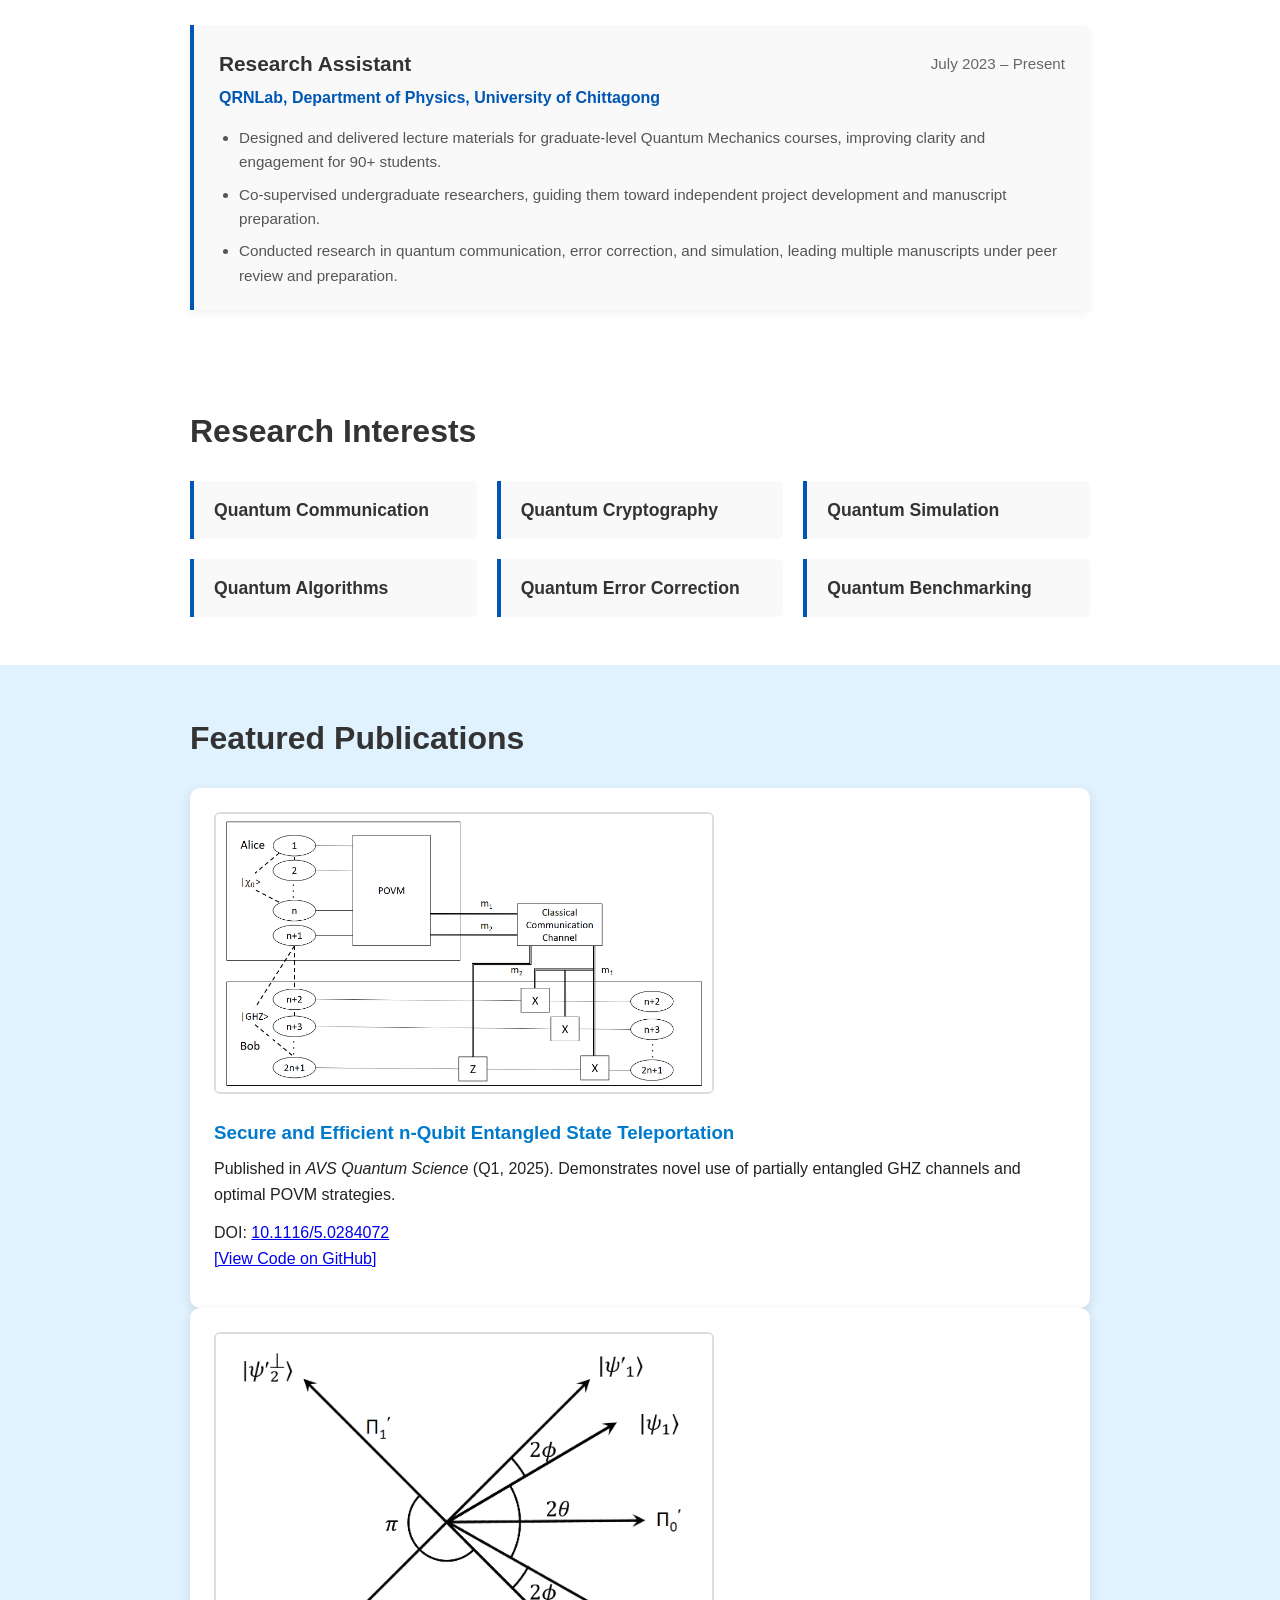
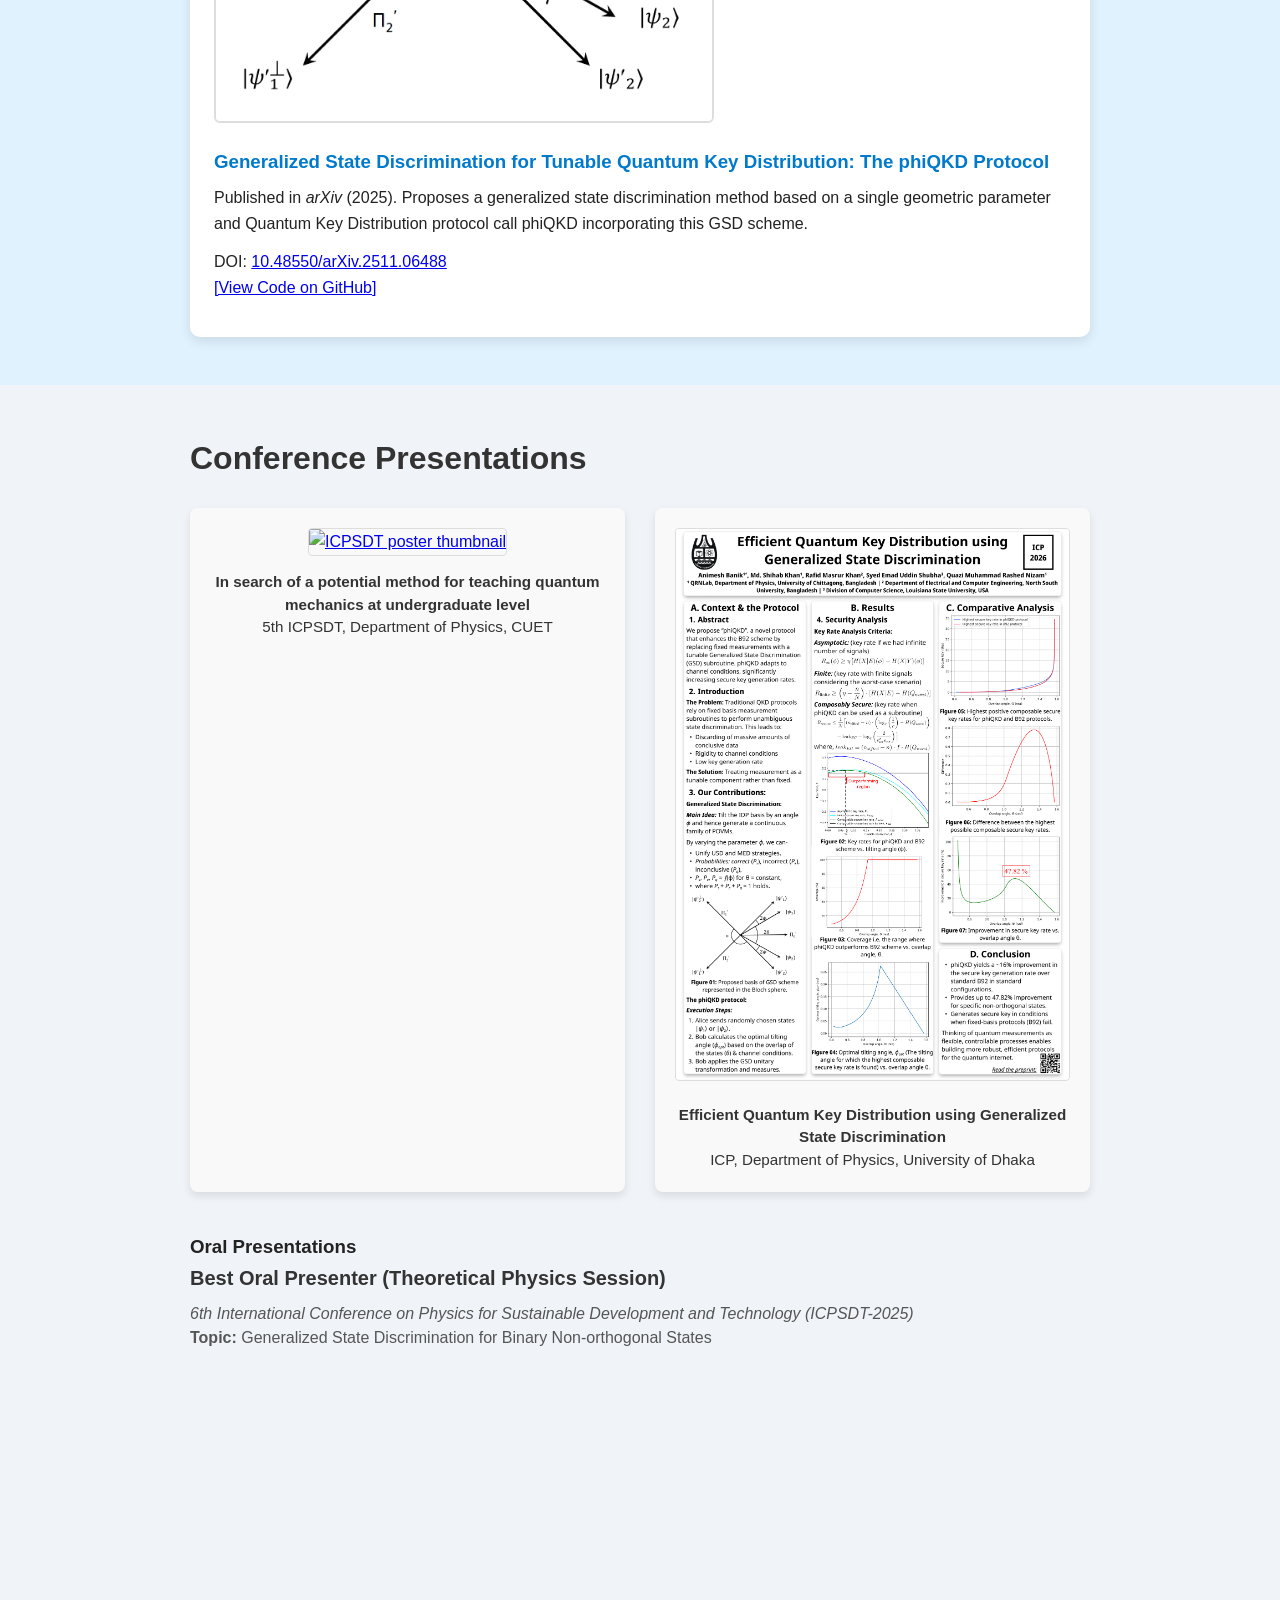
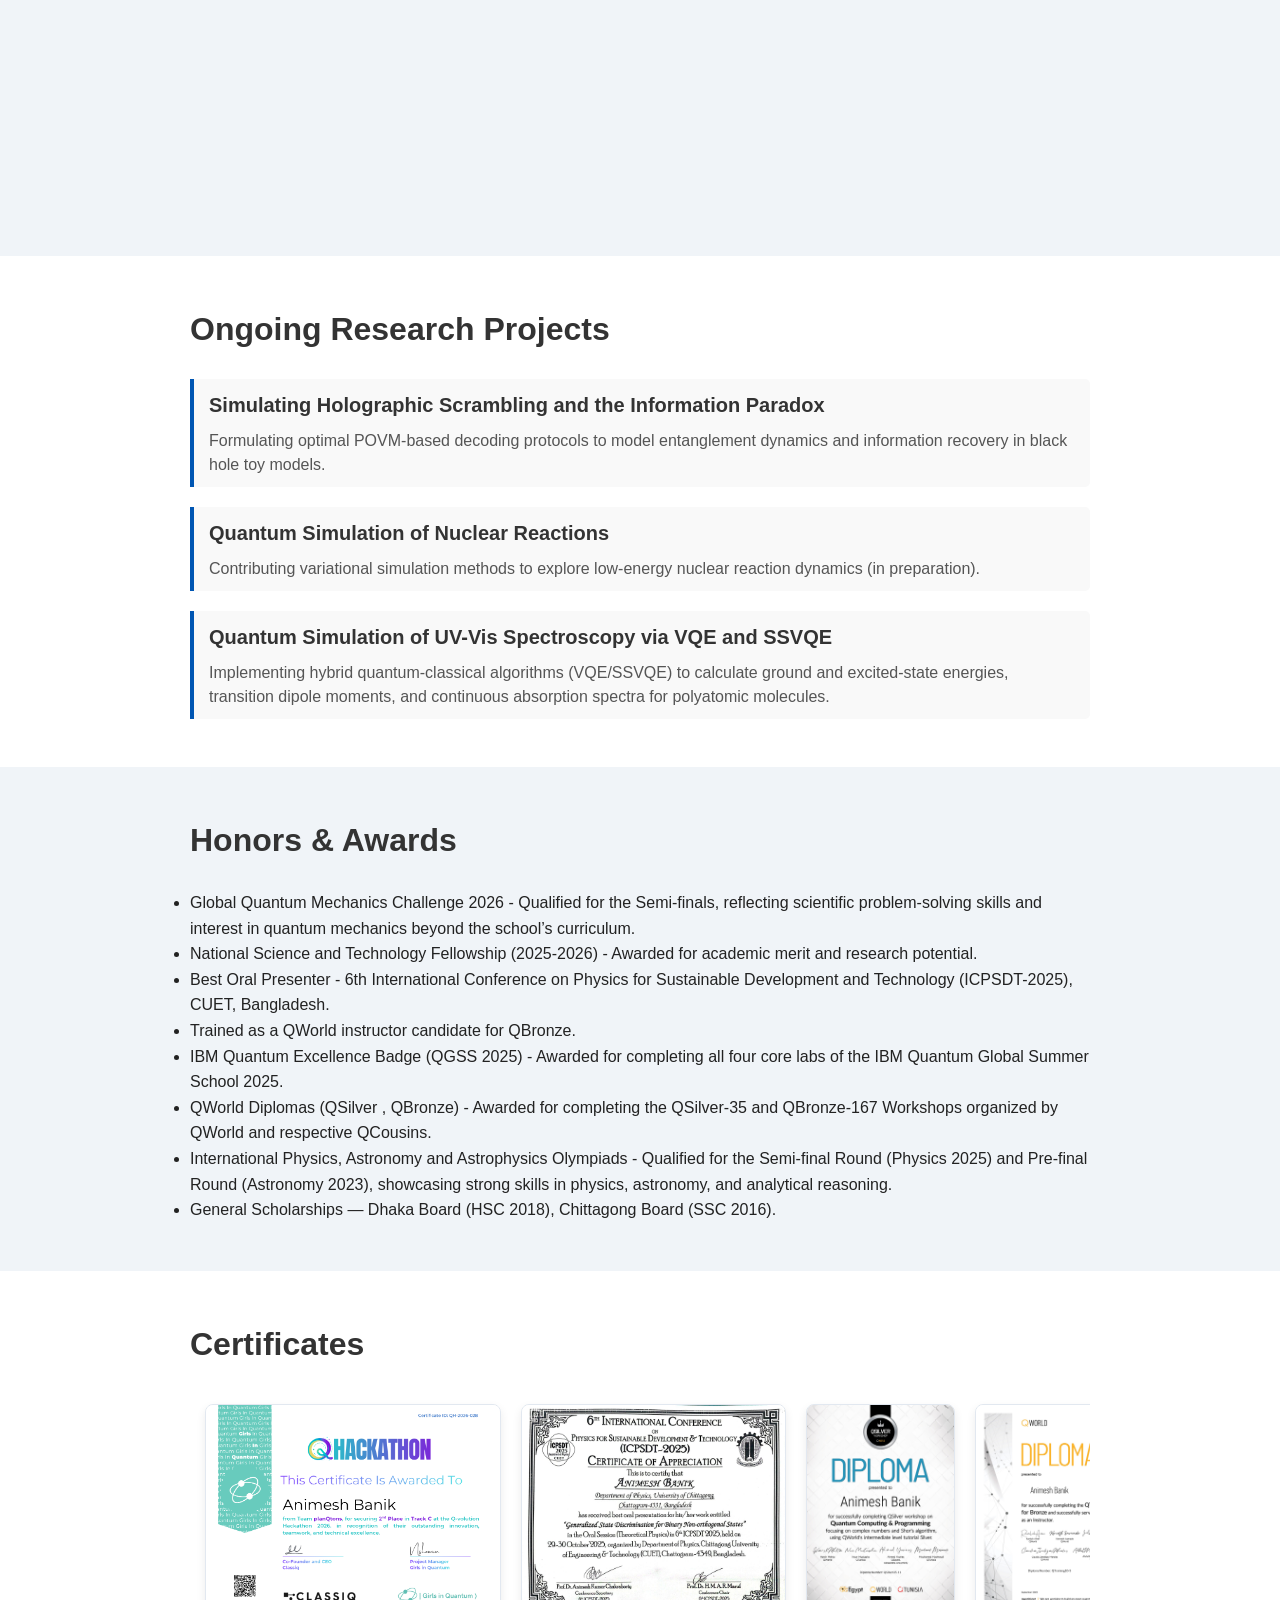
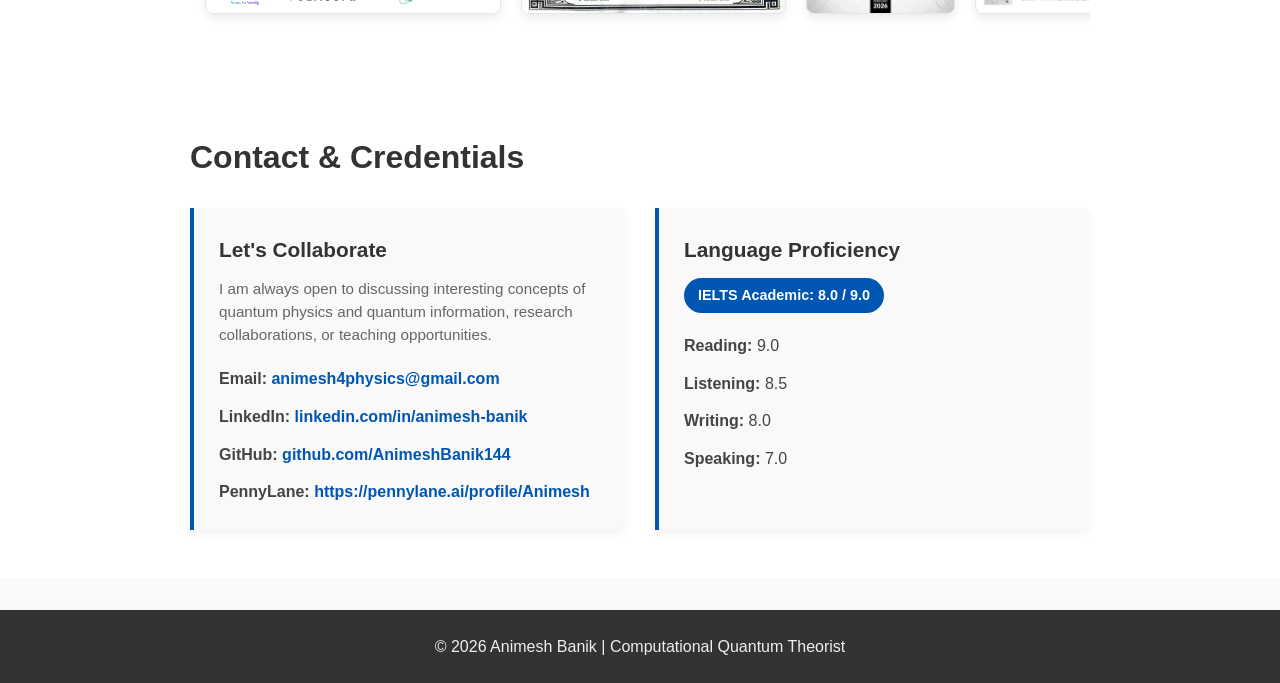
==== commit 9c1fabf6: "add pennylane profie link" ====
--- a/index.html
+++ b/index.html
@@ -330,6 +330,7 @@
             <li><strong>Email:</strong> <a href="mailto:animesh4physics@gmail.com">animesh4physics@gmail.com</a></li>
             <li><strong>LinkedIn:</strong> <a href="https://linkedin.com/in/animesh-banik" target="_blank">linkedin.com/in/animesh-banik</a></li>
             <li><strong>GitHub:</strong> <a href="https://github.com/animeshbanik144" target="_blank">github.com/AnimeshBanik144</a></li>
+            <li><strong>PennyLane:</strong> <a href="https://pennylane.ai/profile/Animesh" target="_blank">https://pennylane.ai/profile/Animesh</a></li>
           </ul>
         </div>
 
--- a/style.css
+++ b/style.css
@@ -417,19 +417,31 @@
   gap: 20px;
   overflow-x: auto;
   scroll-behavior: smooth;
-  padding-bottom: 10px;
+  /* CRITICAL: Added top, left, and right padding so the 3D lift and shadows 
+     have room to breathe and do not get clipped by the container's overflow */
+  padding: 10px 15px 15px 15px; 
 }
 
 .carousel img {
-  height: 130px;
+  height: 210px;
   width: auto;
   border-radius: 8px;
   object-fit: contain;
-  transition: transform 0.2s ease;
+  
+  /* 3D Effects */
+  border: 1px solid #e2e8f0; /* Subtle grey border to define the certificate paper edge */
+  box-shadow: 0 4px 10px rgba(0, 0, 0, 0.08); /* Soft, realistic baseline shadow */
+  
+  /* Smooth transition for both lifting up and shadow deepening */
+  transition: transform 0.3s ease, box-shadow 0.3s ease; 
 }
 
 .carousel img:hover {
-  transform: scale(1.05);
+  /* Combines a subtle scale with a physical upward lift */
+  transform: translateY(-6px) scale(1.02); 
+  
+  /* Deeper, softer shadow to simulate the certificate moving closer to the viewer */
+  box-shadow: 0 12px 24px rgba(0, 0, 0, 0.15); 
 }
 
 .carousel::-webkit-scrollbar {
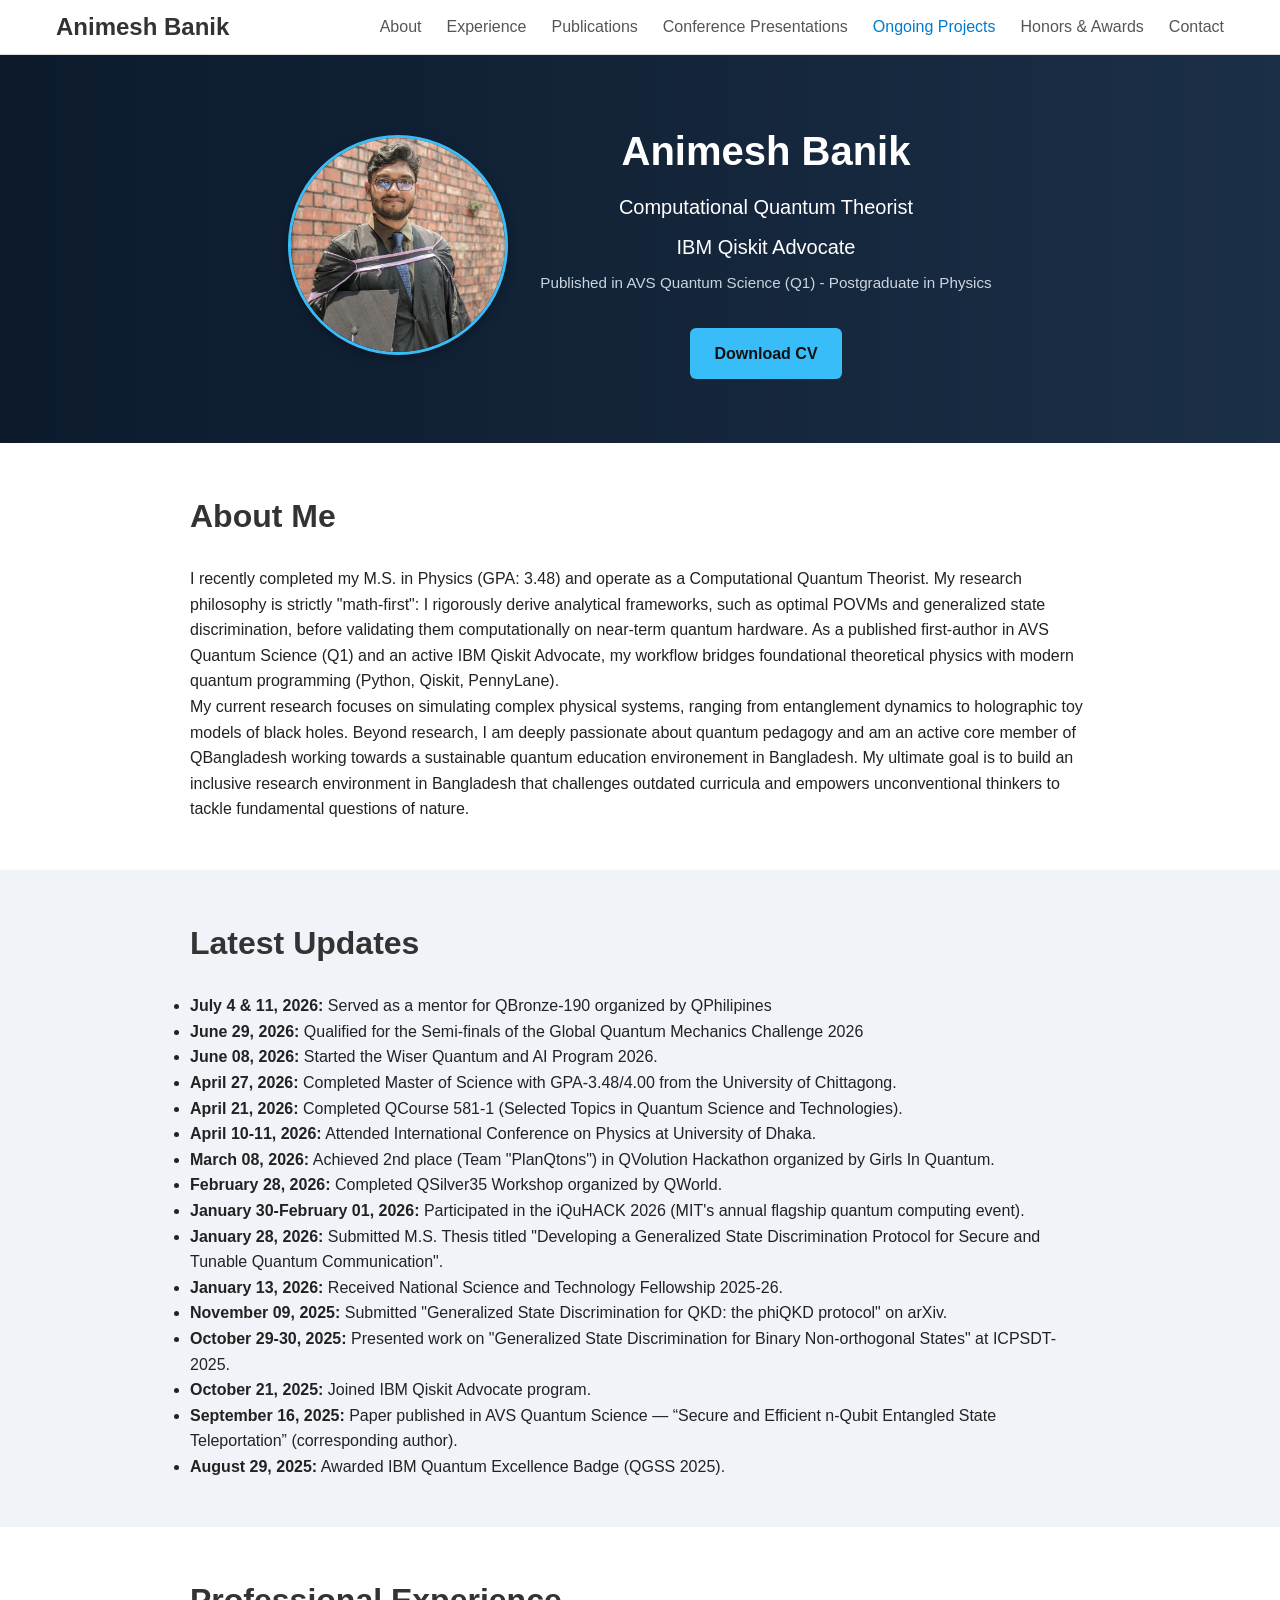
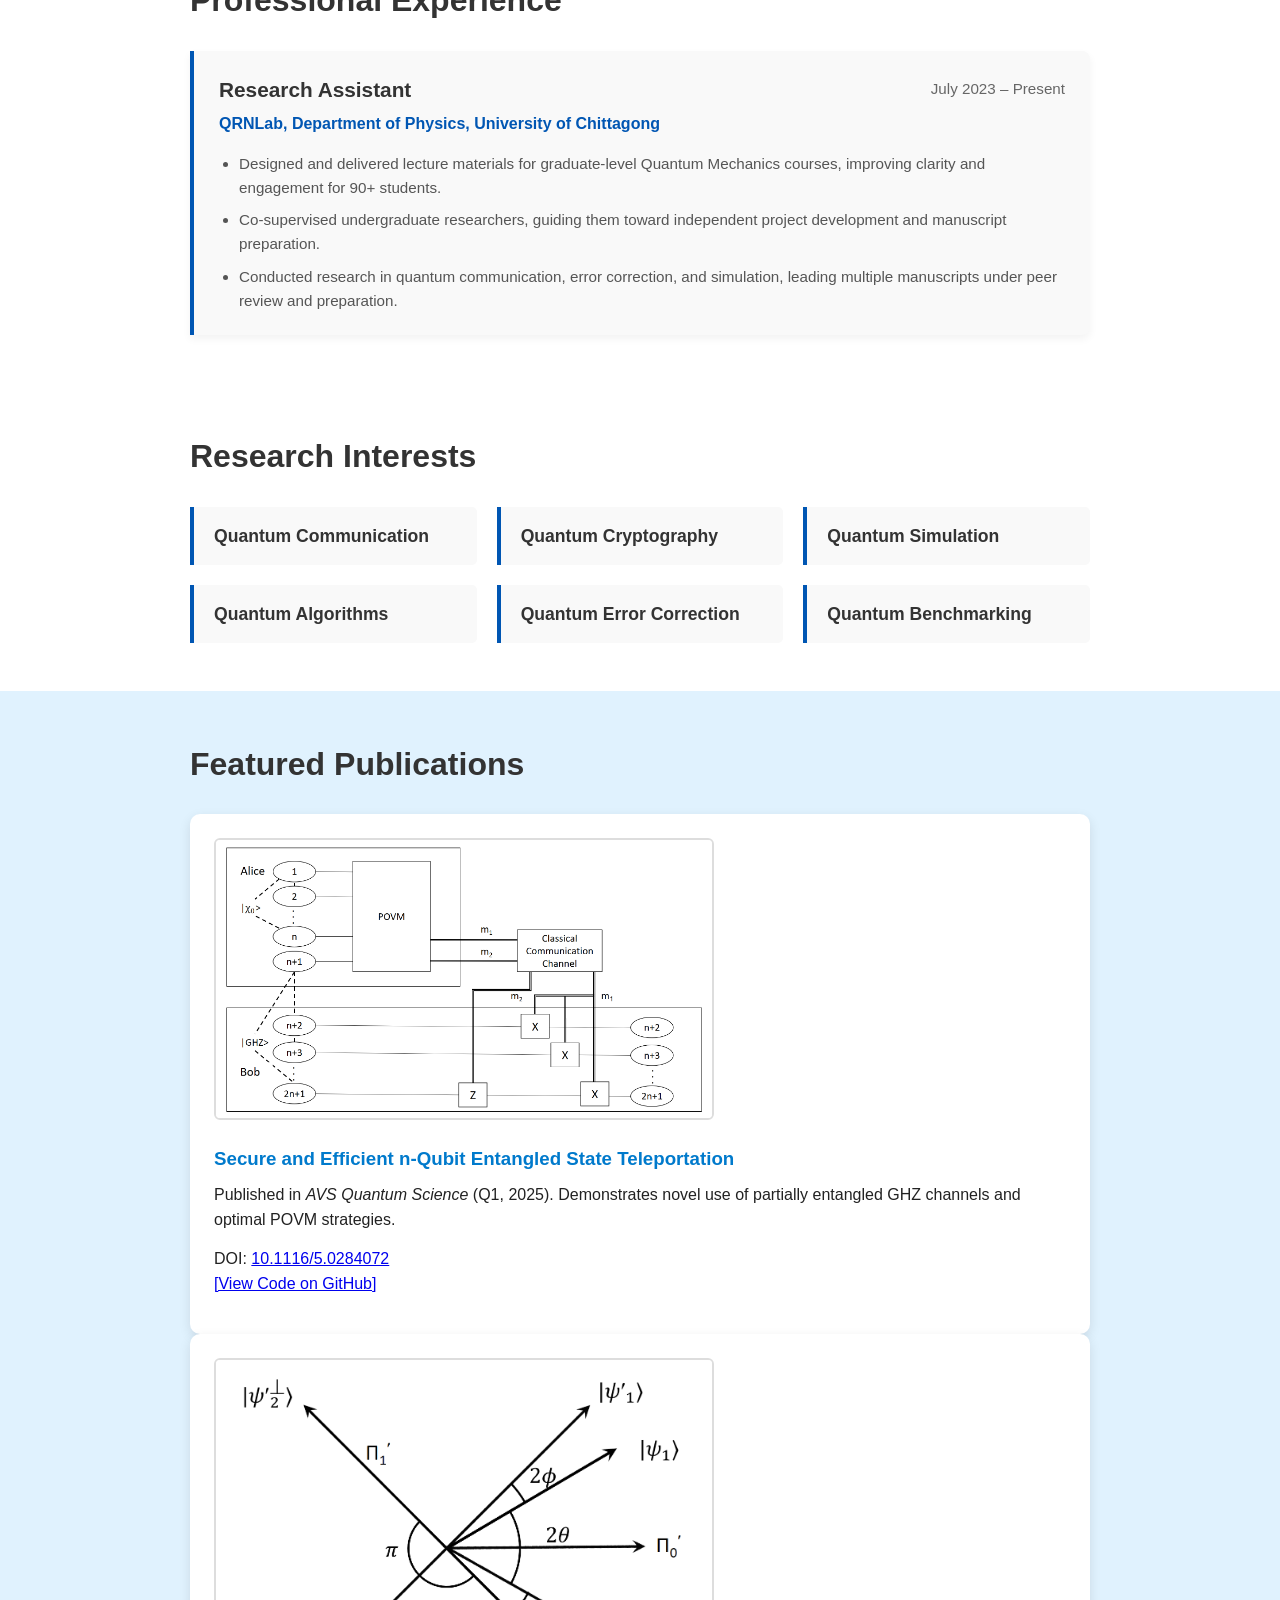
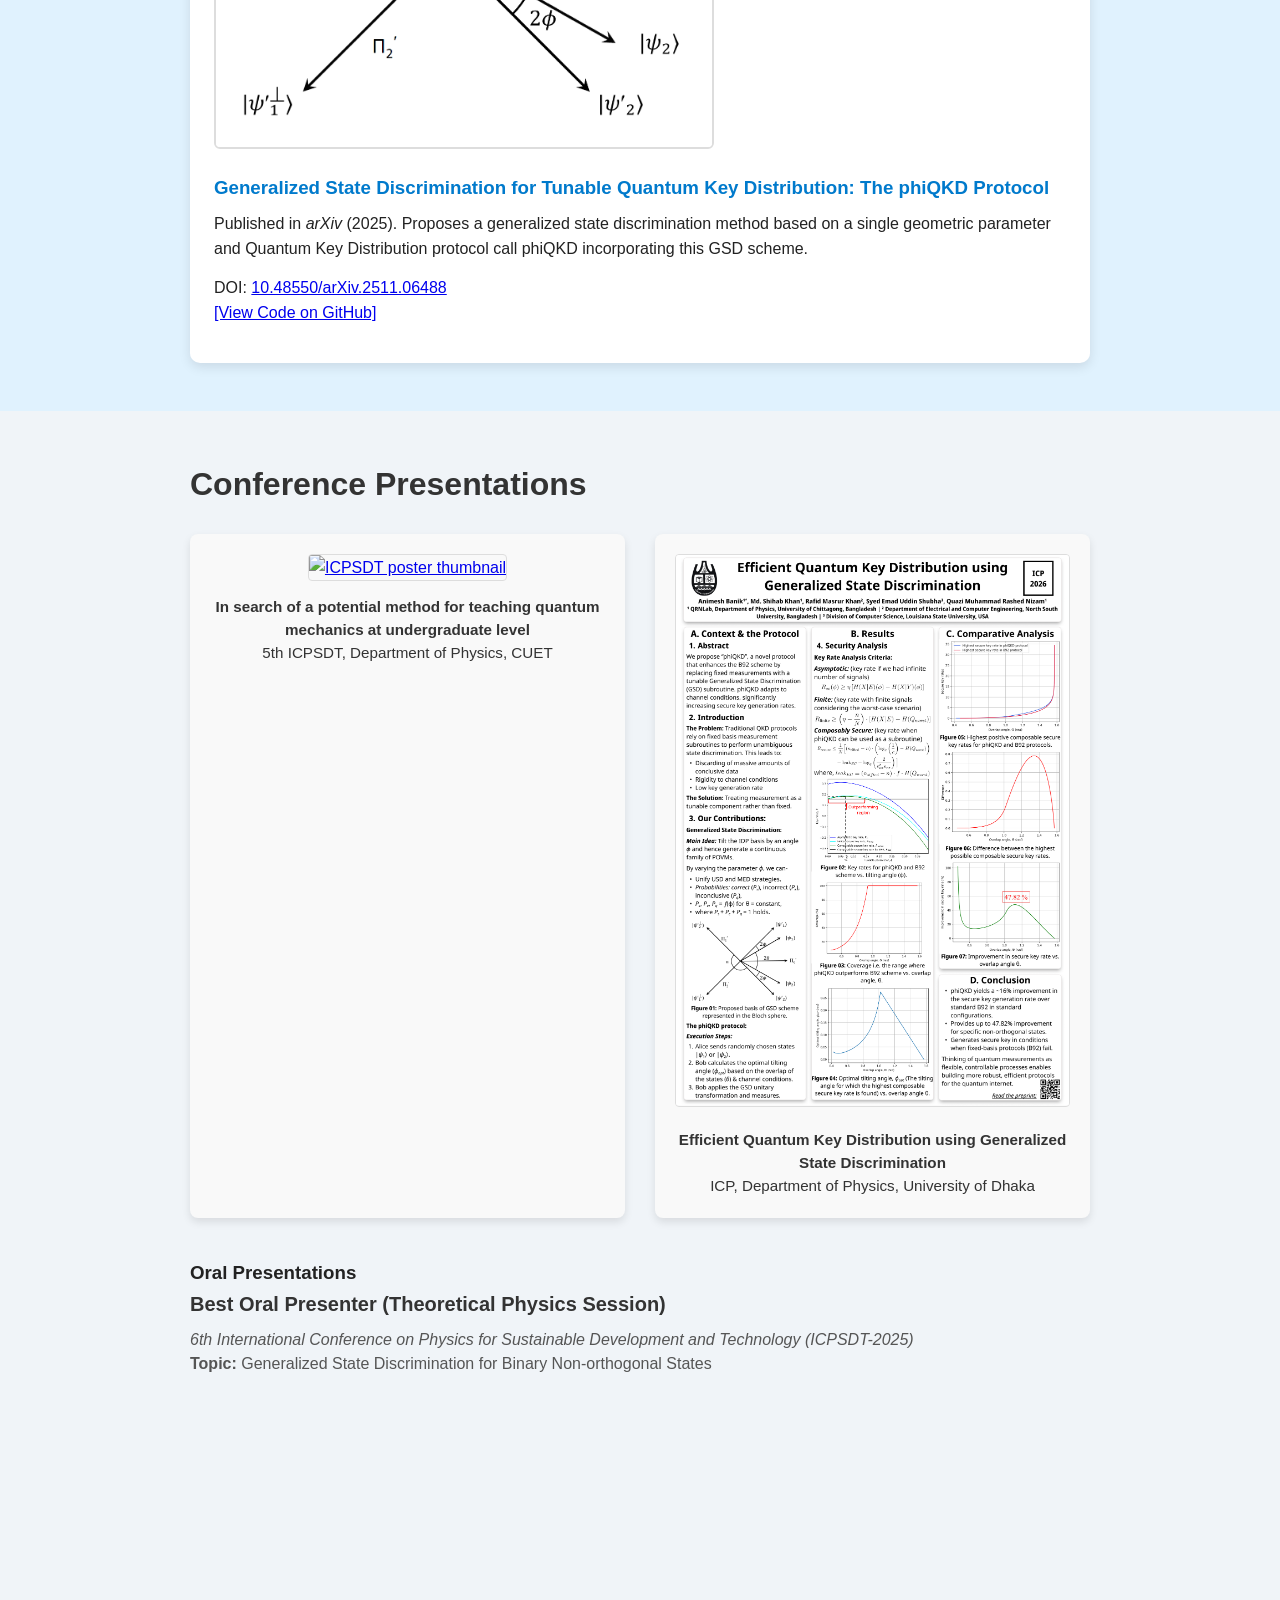
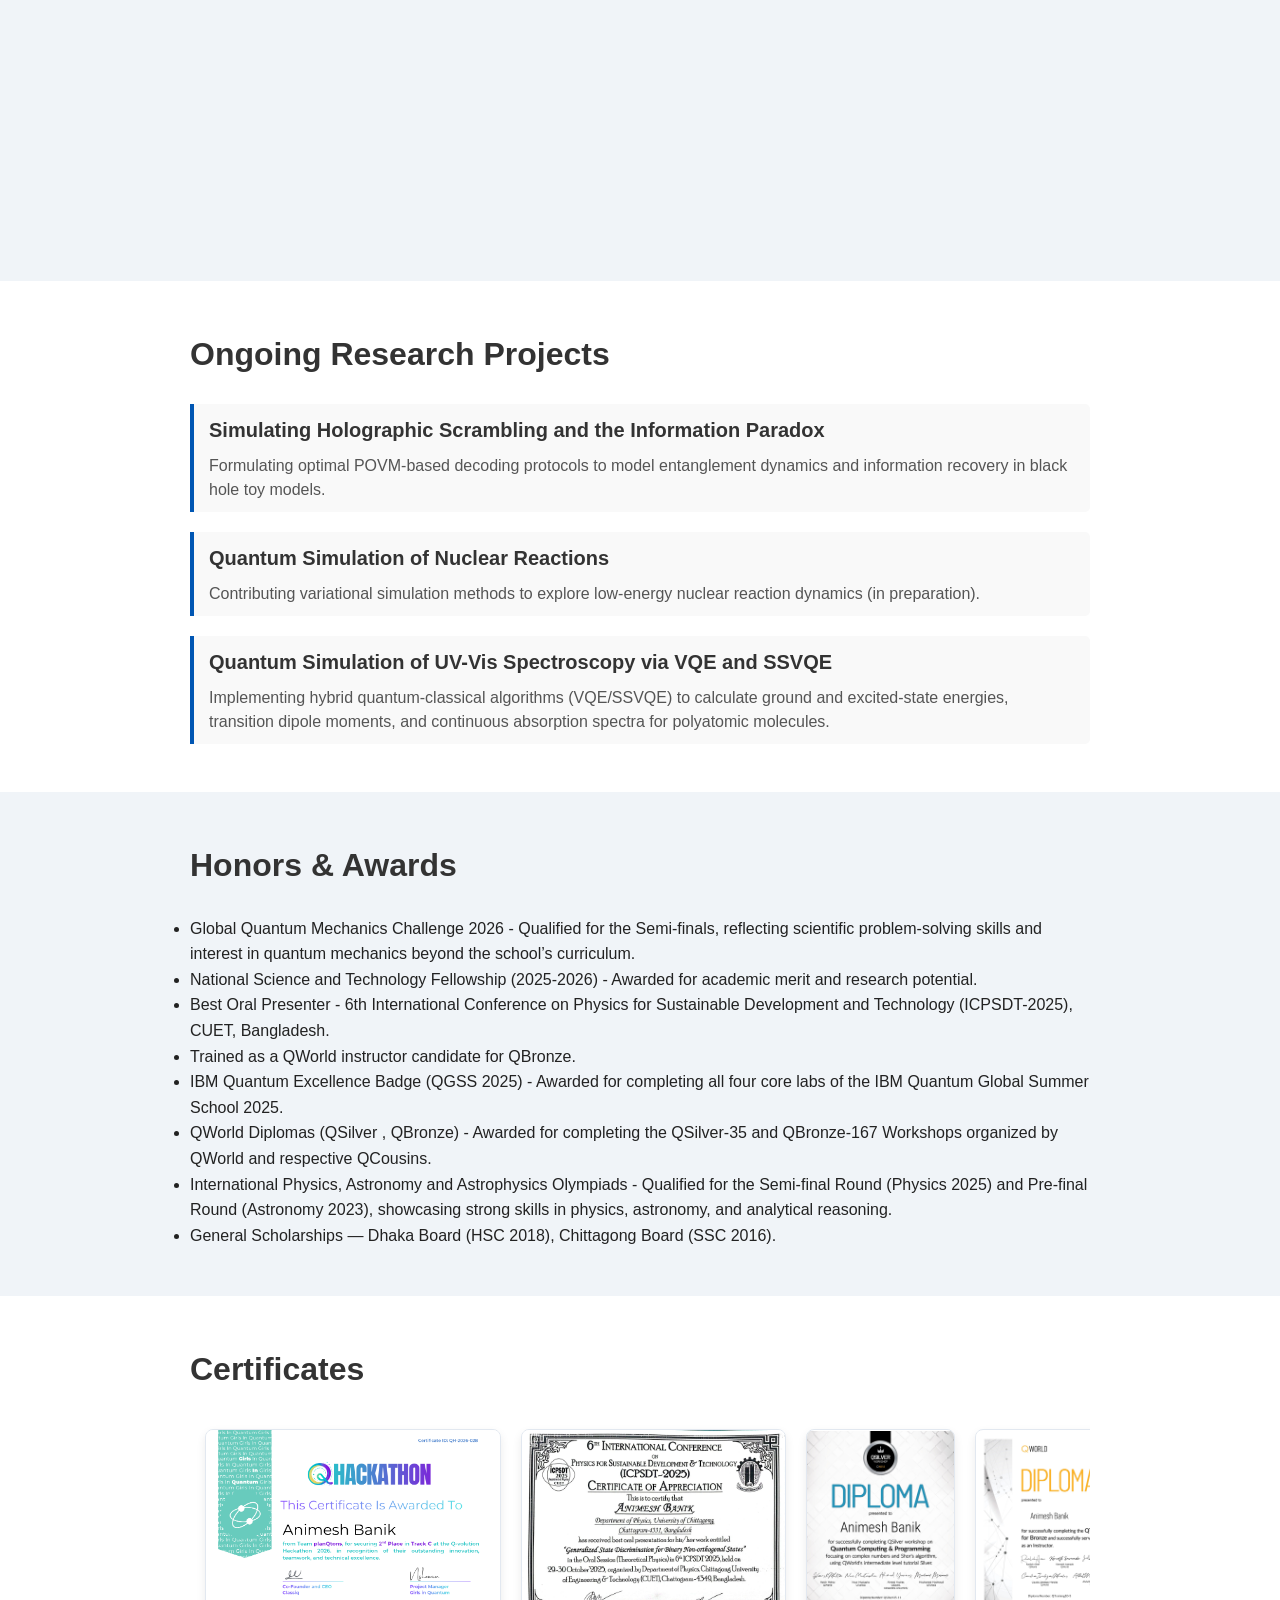
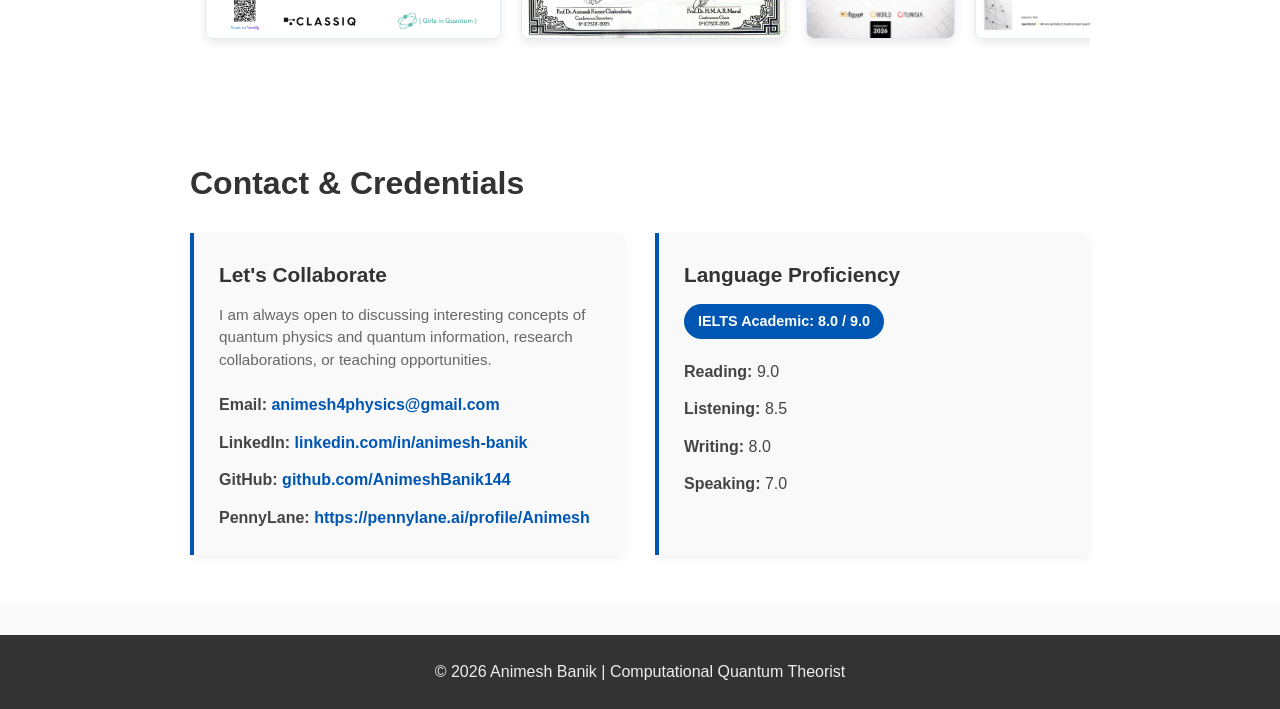
==== commit fabe2799: "add QBronze mentor update" ====
--- a/index.html
+++ b/index.html
@@ -72,6 +72,7 @@
     <div class="section-inner">
       <h2>Latest Updates</h2>
       <ul class="updates-list">
+        <li><strong>July 4 & 11, 2026:</strong> Served as a mentor for QBronze-190 organized by QPhilipines</li>
         <li><strong>June 29, 2026:</strong> Qualified for the Semi-finals of the Global Quantum Mechanics Challenge 2026</li>
         <li><strong>June 08, 2026:</strong> Started the Wiser Quantum and AI Program 2026.</li>
         <li><strong>April 27, 2026:</strong> Completed Master of Science with GPA-3.48/4.00 from the University of Chittagong.</li>
@@ -307,6 +308,10 @@
           <img src="badges/pennylane-trotter.svg" alt="PennyLane Trotterization">
         </a>
 
+        <a href="https://pennylane.ai/profile/Animesh/certificate/introduction-to-pennylane" target="_blank">
+          <img src="badges/Basics_of_PennyLane.svg" alt="Proficiency in Basics of PennyLane">
+        </a>
+          
       </div>
 
       <!-- <button class="carousel-btn left">&#8249;</button>
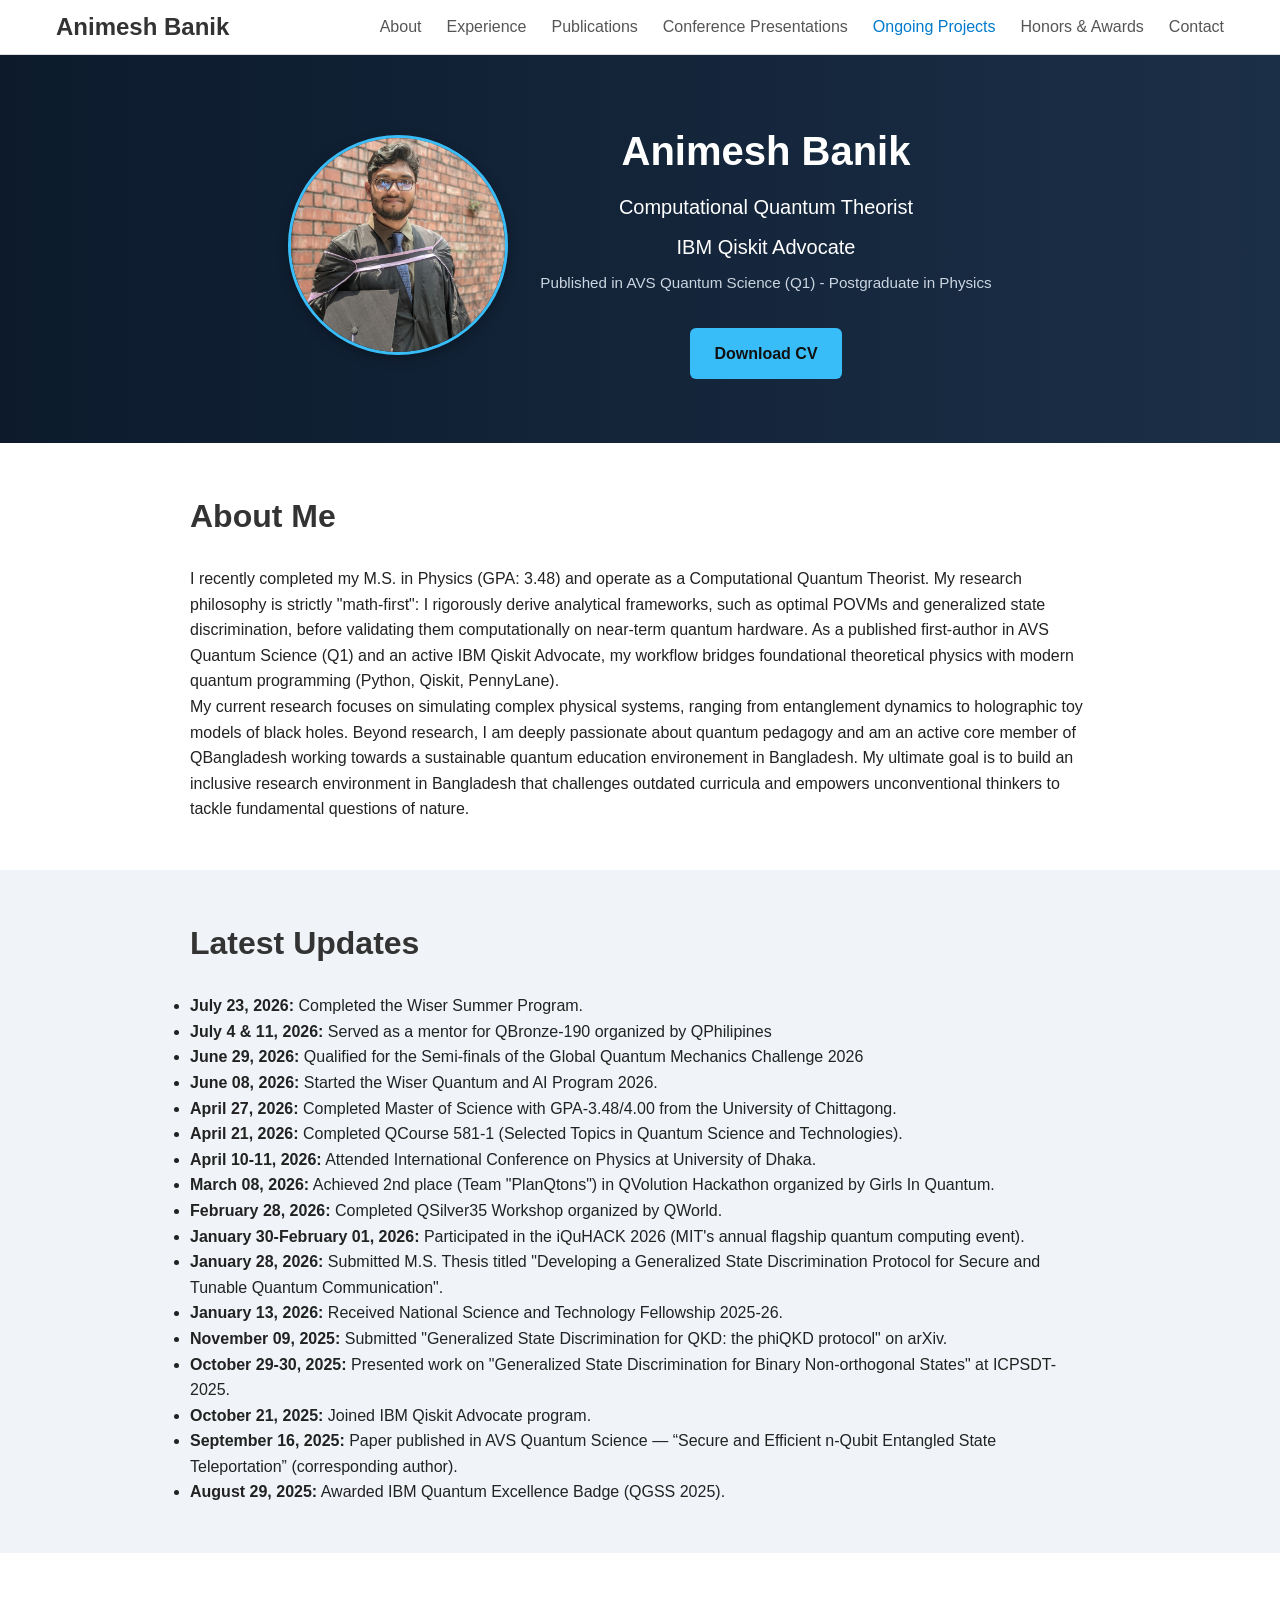
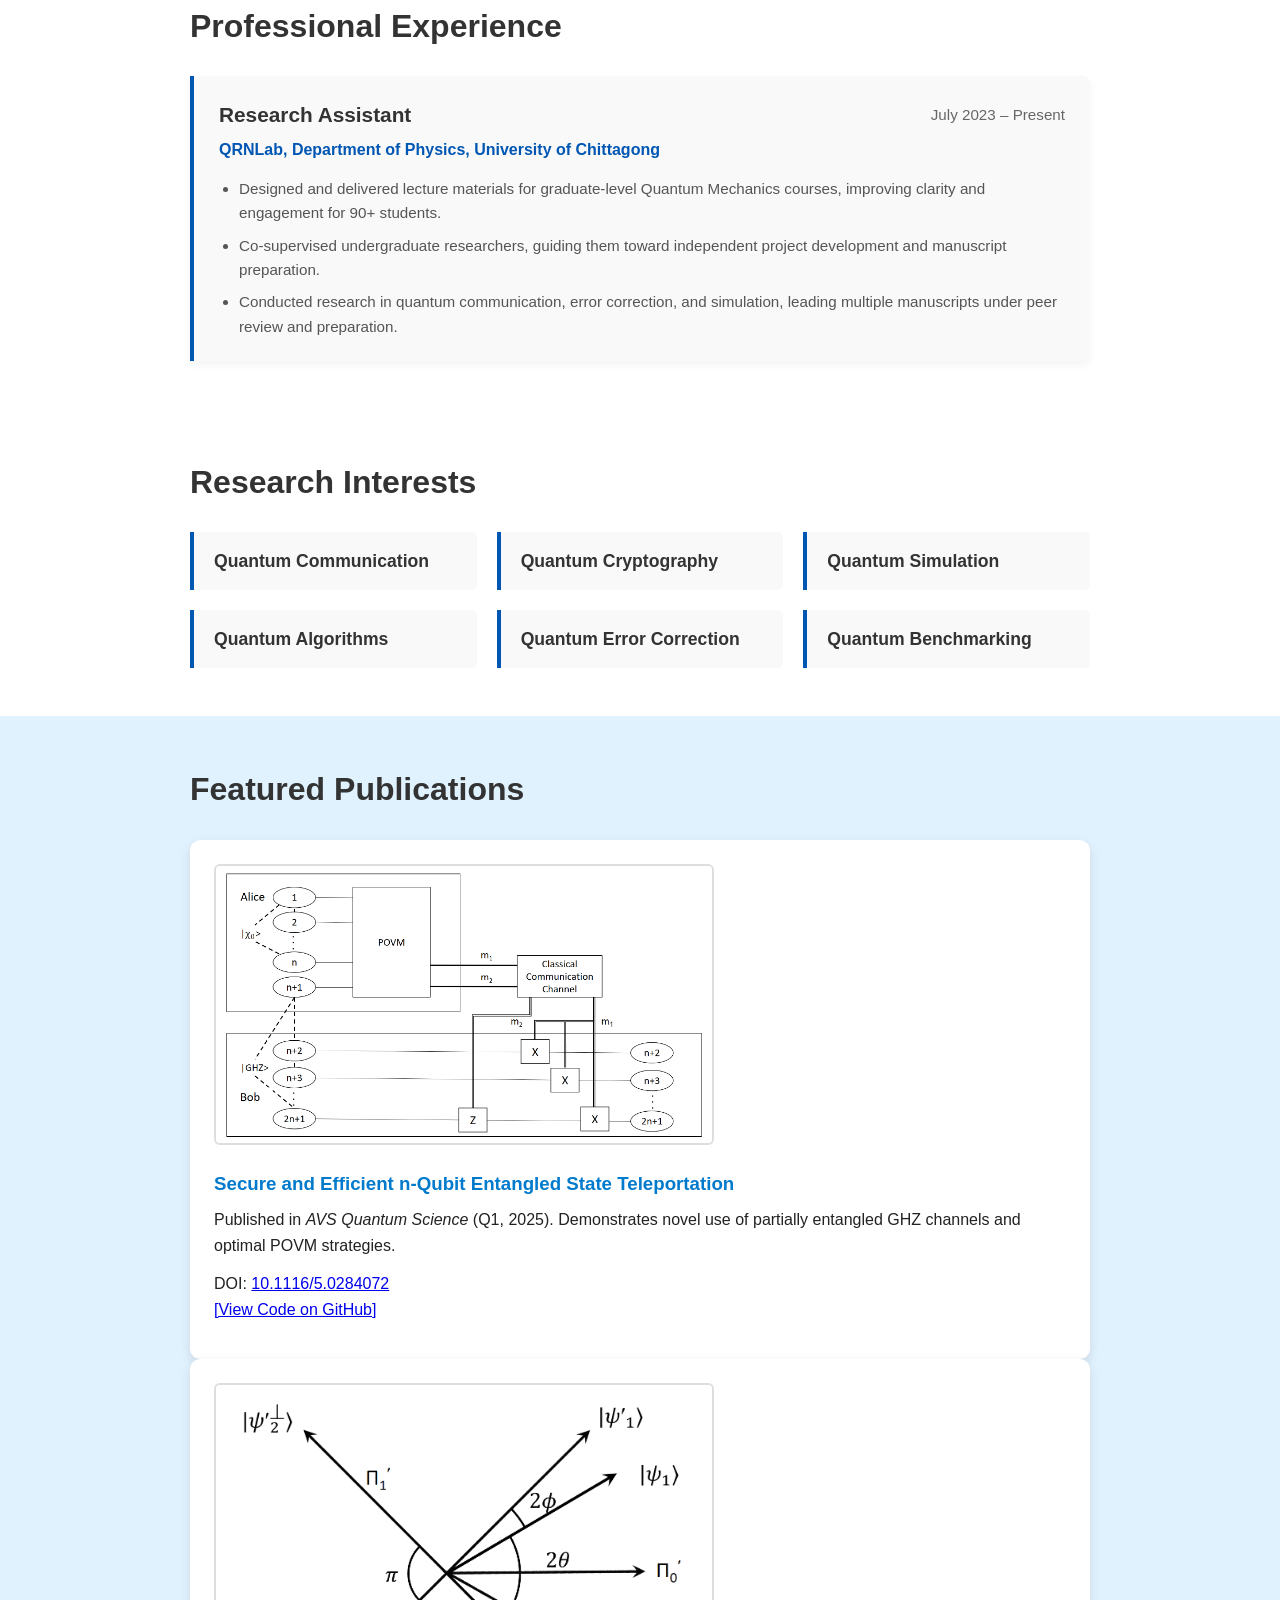
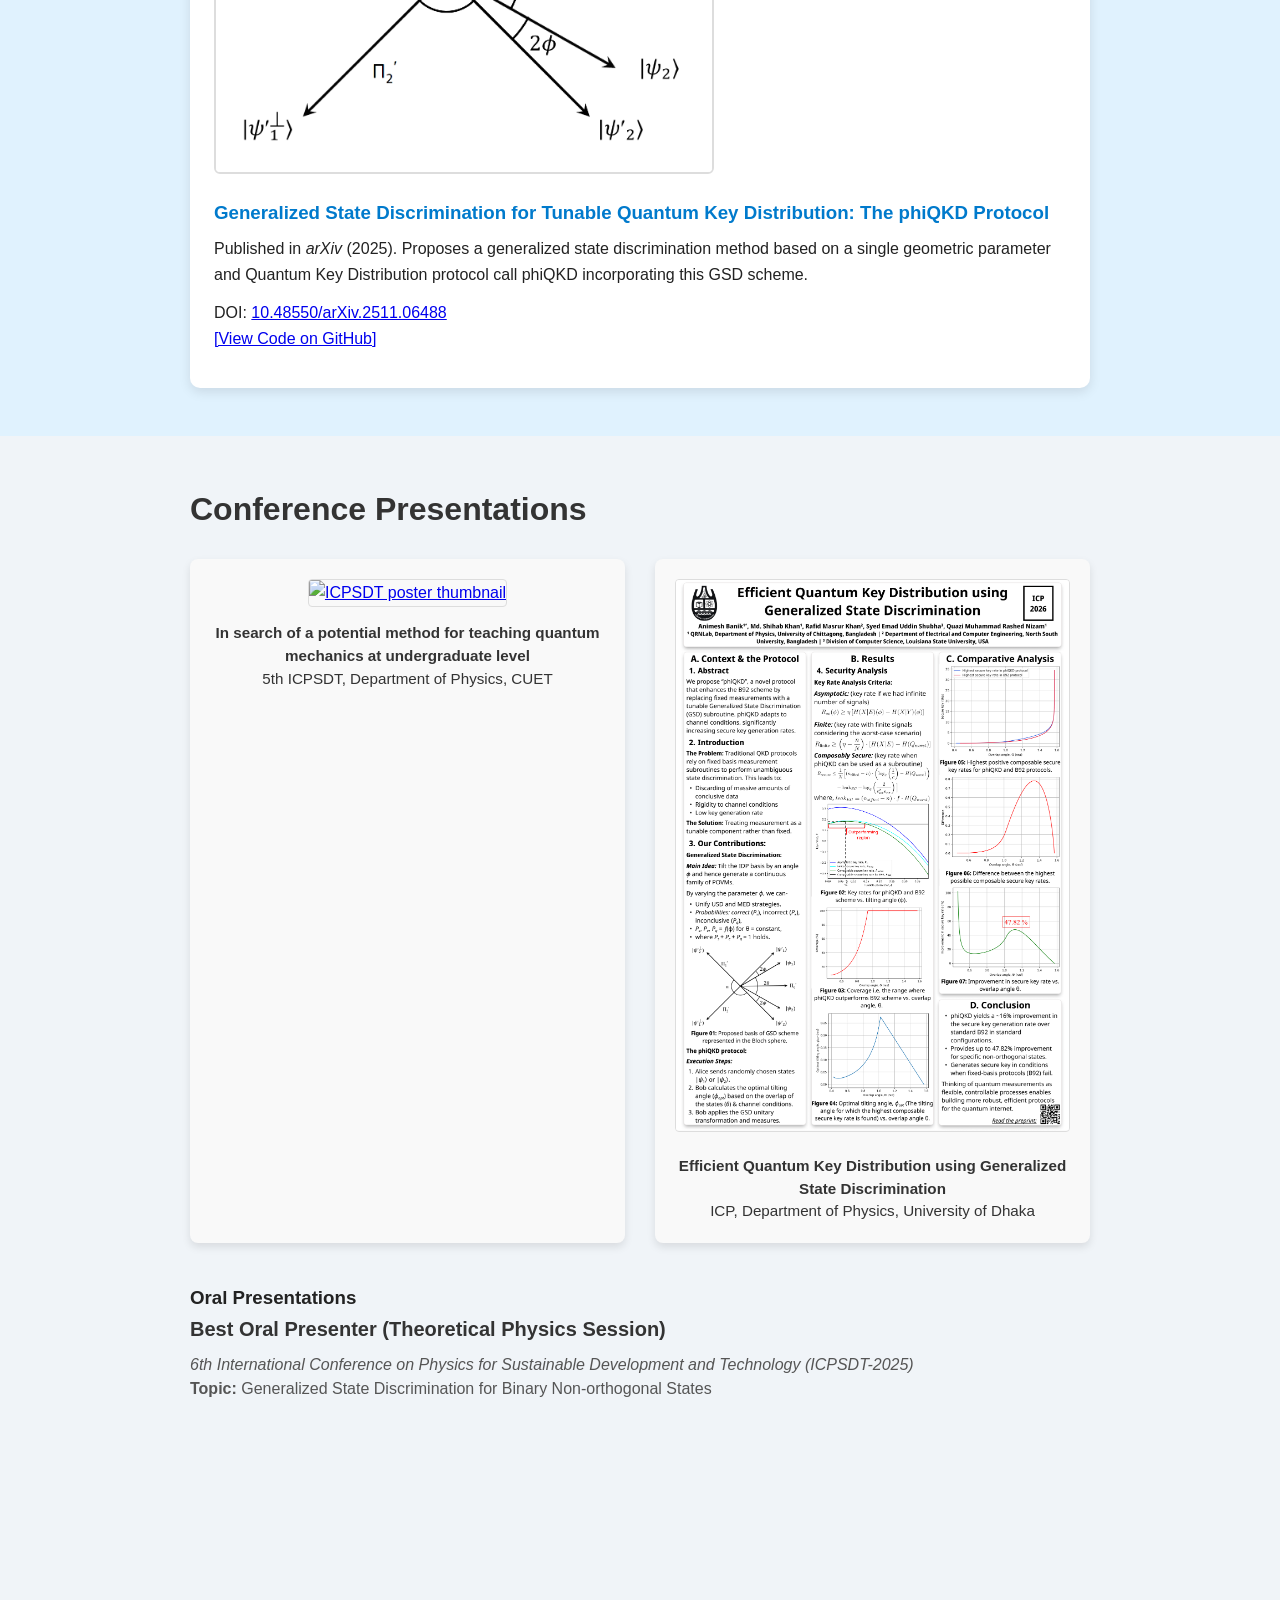
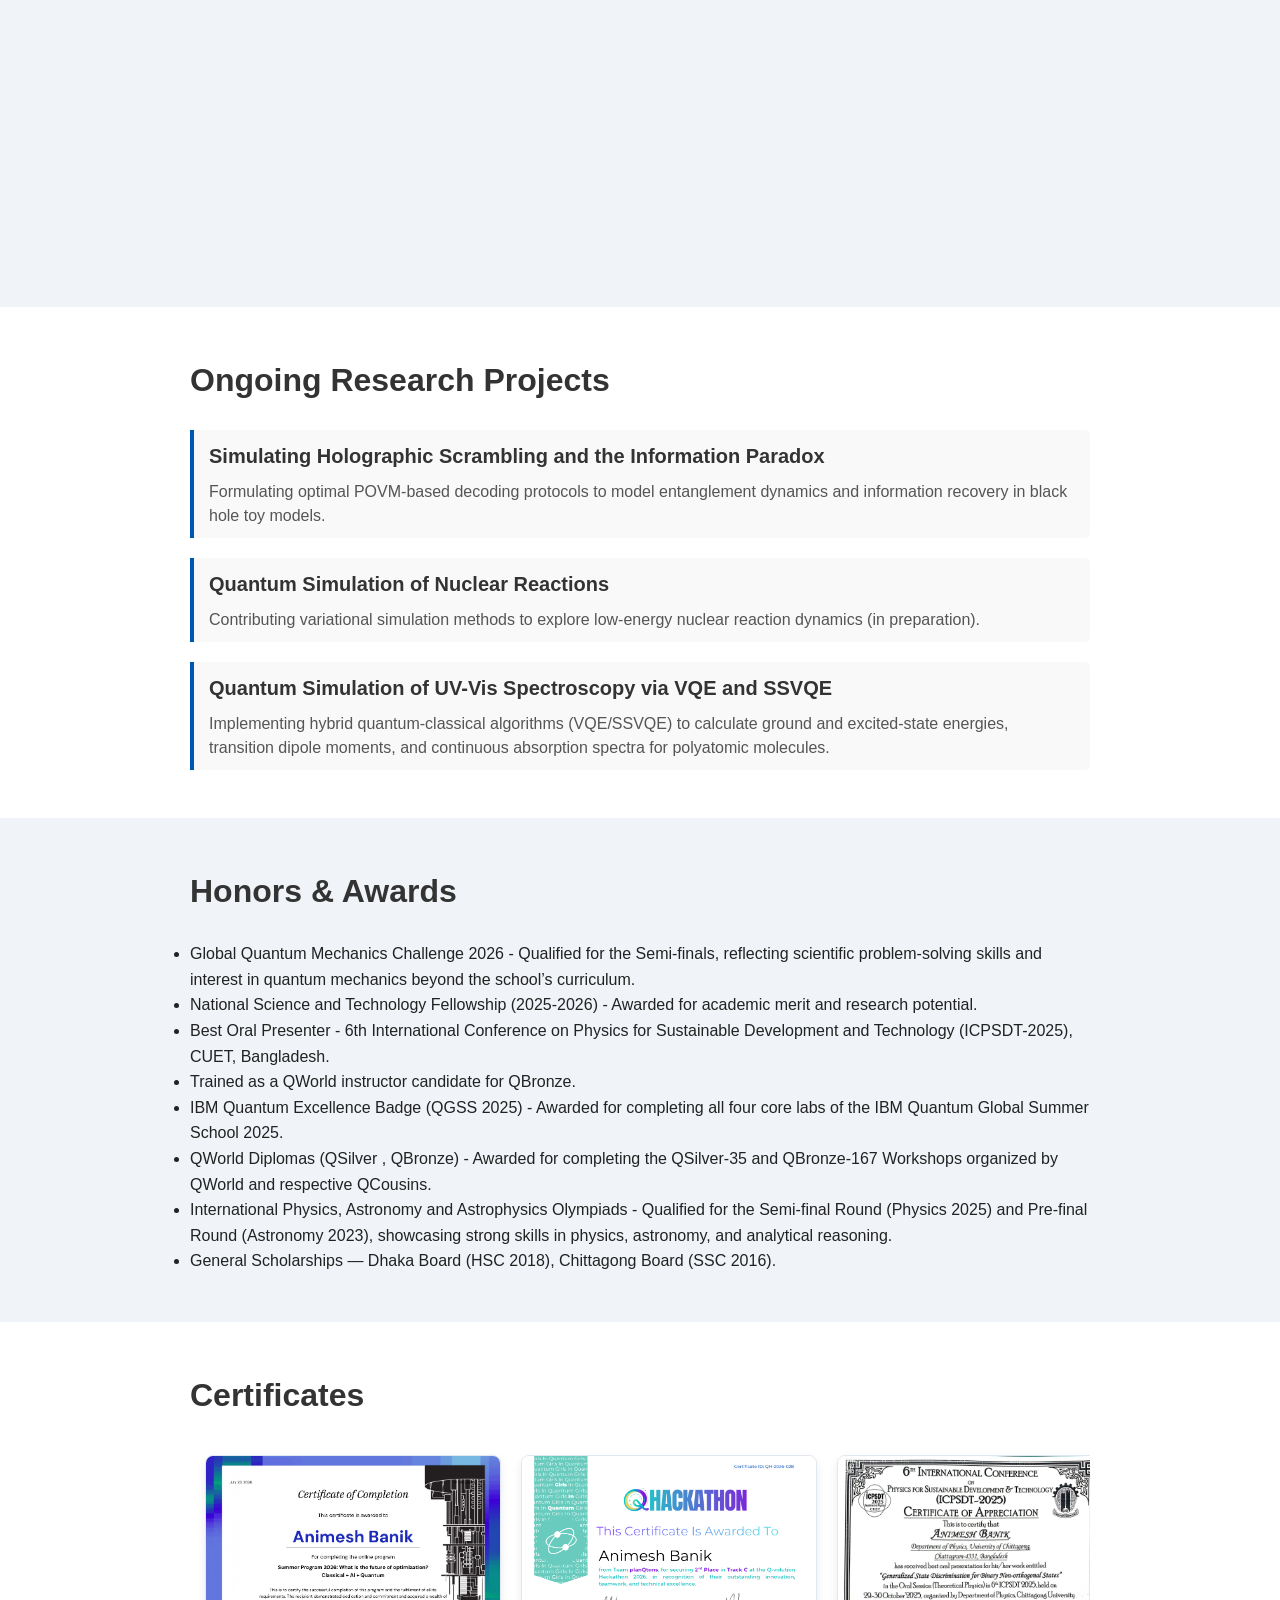
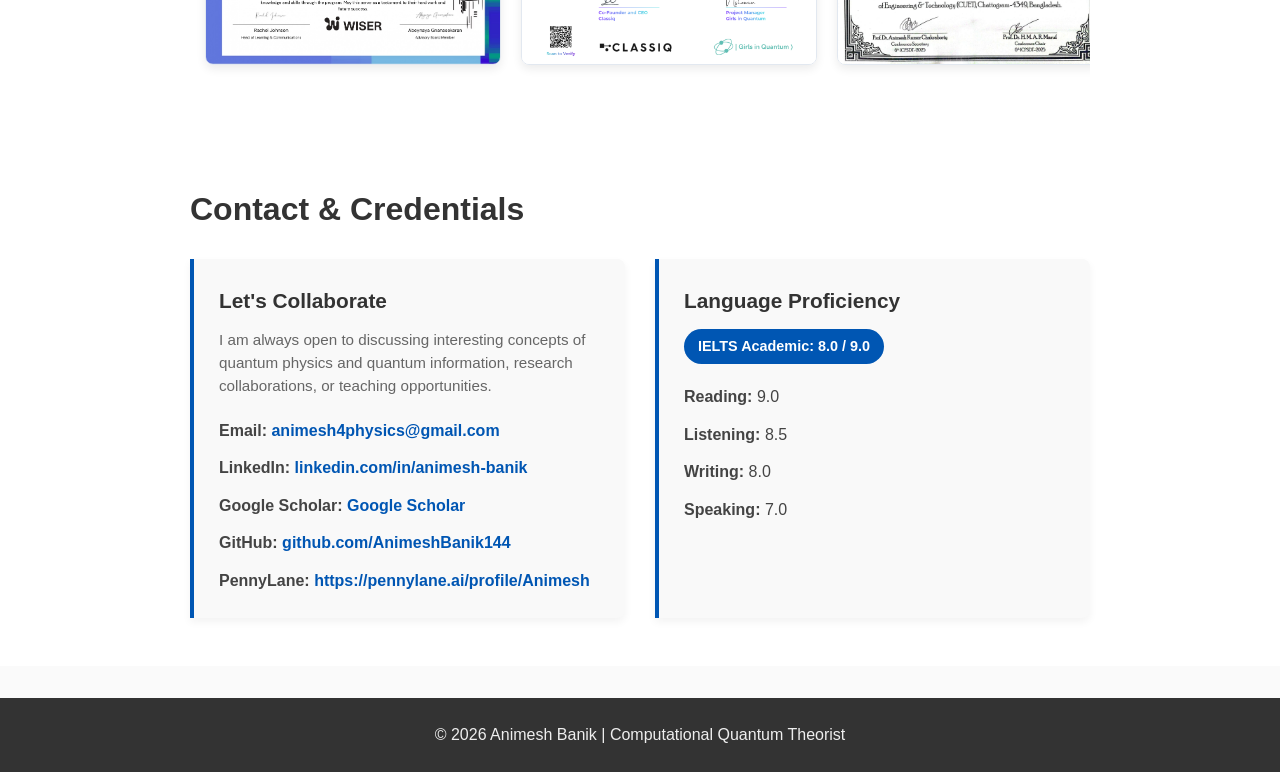
==== commit 99bbed29: "Add WISER Summer Program certificate" ====
--- a/index.html
+++ b/index.html
@@ -72,6 +72,7 @@
     <div class="section-inner">
       <h2>Latest Updates</h2>
       <ul class="updates-list">
+        <li><strong>July 23, 2026:</strong> Completed the Wiser Summer Program.</li>
         <li><strong>July 4 & 11, 2026:</strong> Served as a mentor for QBronze-190 organized by QPhilipines</li>
         <li><strong>June 29, 2026:</strong> Qualified for the Semi-finals of the Global Quantum Mechanics Challenge 2026</li>
         <li><strong>June 08, 2026:</strong> Started the Wiser Quantum and AI Program 2026.</li>
@@ -268,6 +269,10 @@
 
       <div class="carousel">
         
+        <a href="https://drive.google.com/file/d/1Y_7eXZUC5OXQDdpFIurGj5xabFNMqPhD/view?usp=sharing" target="_blank">
+          <img src="badges/Wiser Summer Program Certificate.jpg" alt="WISER Summer Program 2026 Certificate">
+        </a>
+        
         <a href="https://drive.google.com/file/d/1FWO6j-CLOJies5Cl27Y9i8jQ8ZBuBPow/view?usp=sharing" target="_blank">
           <img src="badges/planQtons.png" alt="2nd Place in QVolution Hackathon from Team PlanQtons Certificate">
         </a>
@@ -334,7 +339,8 @@
           <ul class="contact-links">
             <li><strong>Email:</strong> <a href="mailto:animesh4physics@gmail.com">animesh4physics@gmail.com</a></li>
             <li><strong>LinkedIn:</strong> <a href="https://linkedin.com/in/animesh-banik" target="_blank">linkedin.com/in/animesh-banik</a></li>
-            <li><strong>GitHub:</strong> <a href="https://github.com/animeshbanik144" target="_blank">github.com/AnimeshBanik144</a></li>
+            <li><strong>Google Scholar:</strong> <a href="https://scholar.google.com/citations?user=GCFnRf0AAAAJ&hl=en&oi=ao" target="_blank">Google Scholar</a></li>
+            <li><strong>GitHub:</strong> <a href="https://github.com/AnimeshBanik144" target="_blank">github.com/AnimeshBanik144</a></li>
             <li><strong>PennyLane:</strong> <a href="https://pennylane.ai/profile/Animesh" target="_blank">https://pennylane.ai/profile/Animesh</a></li>
           </ul>
         </div>
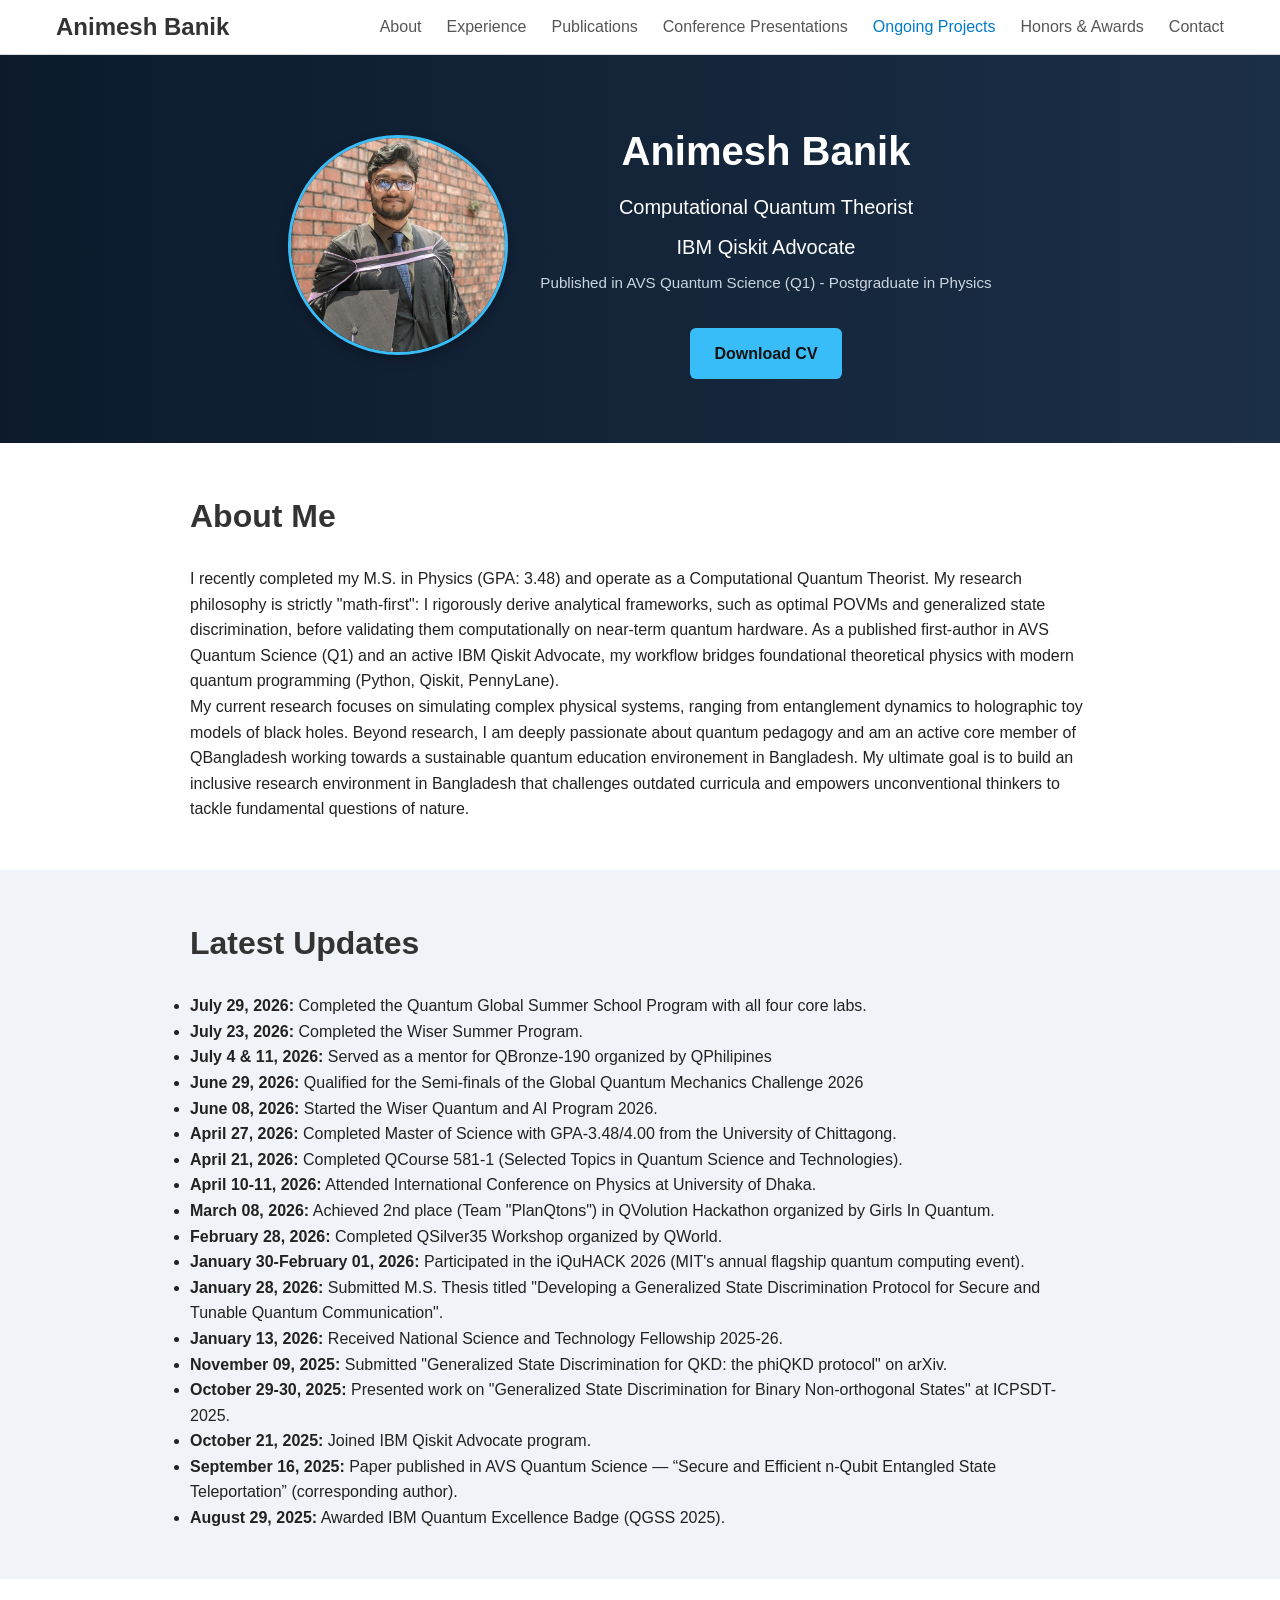
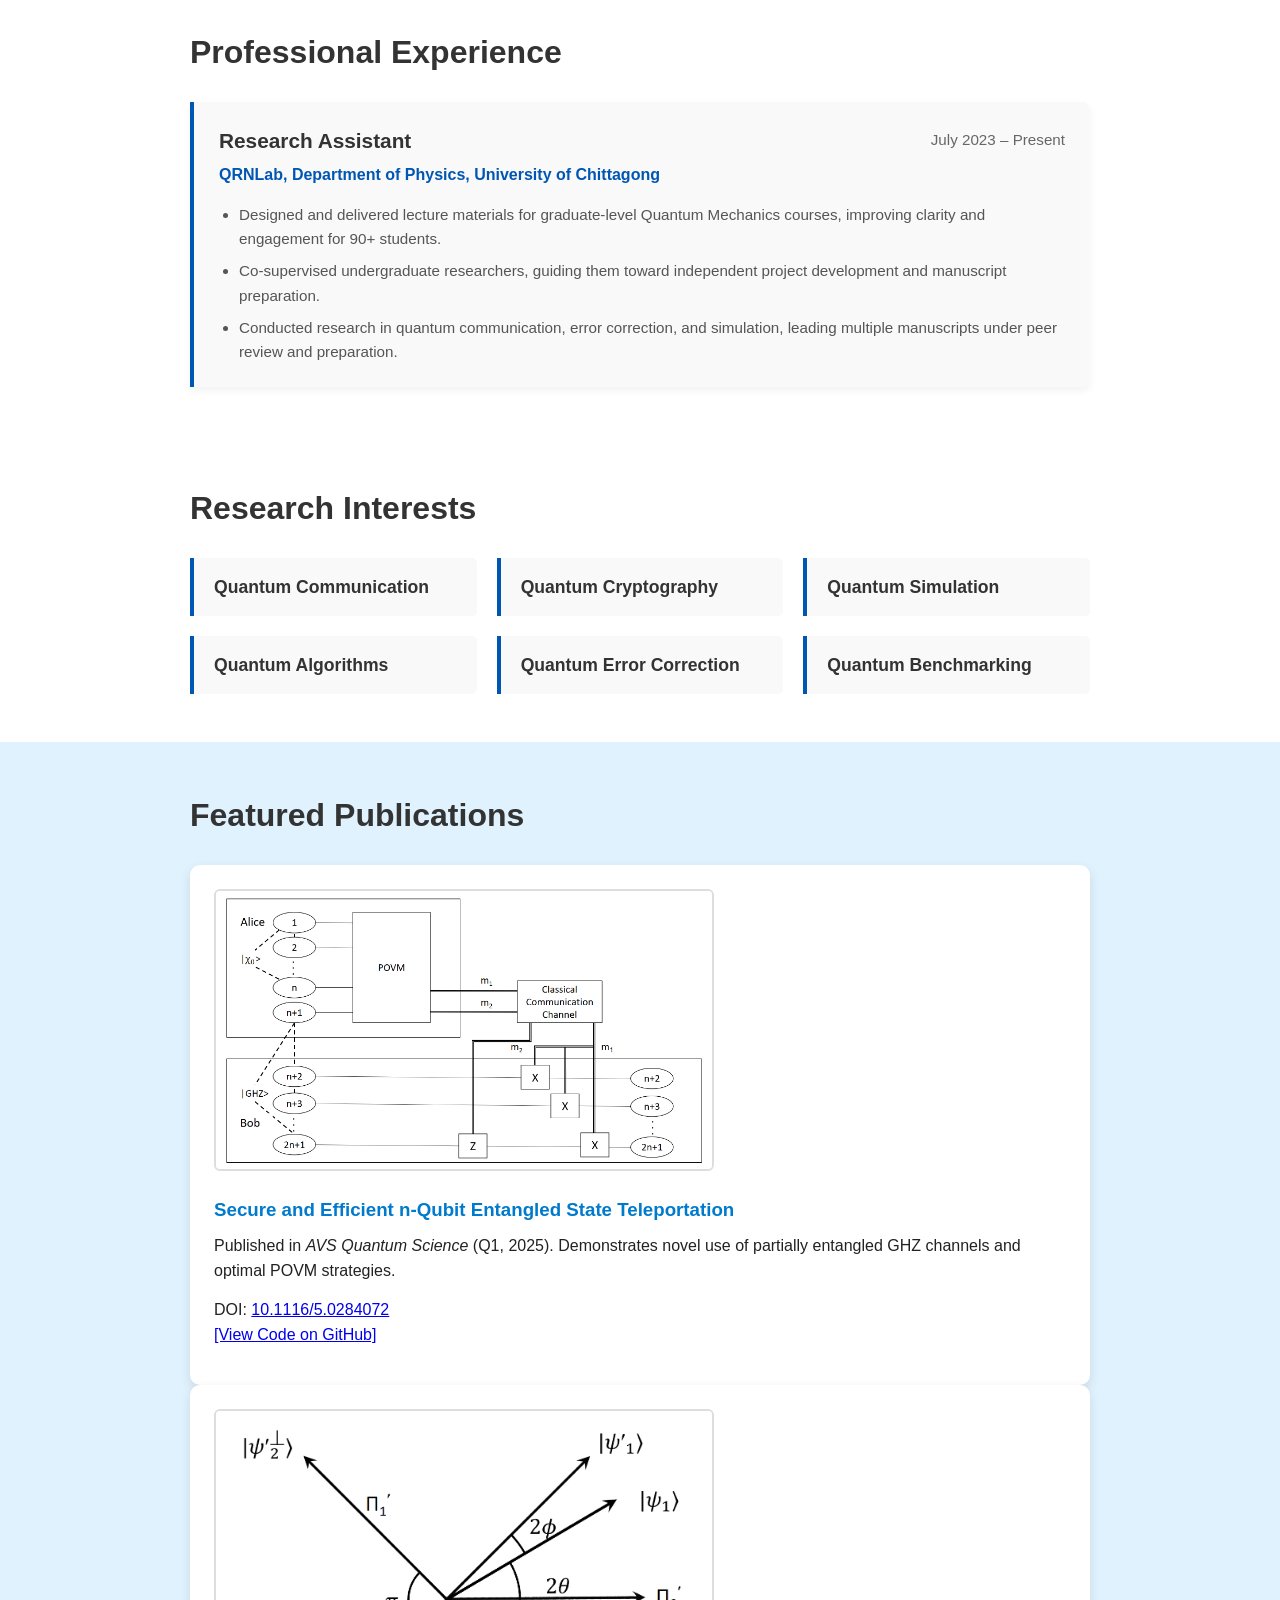
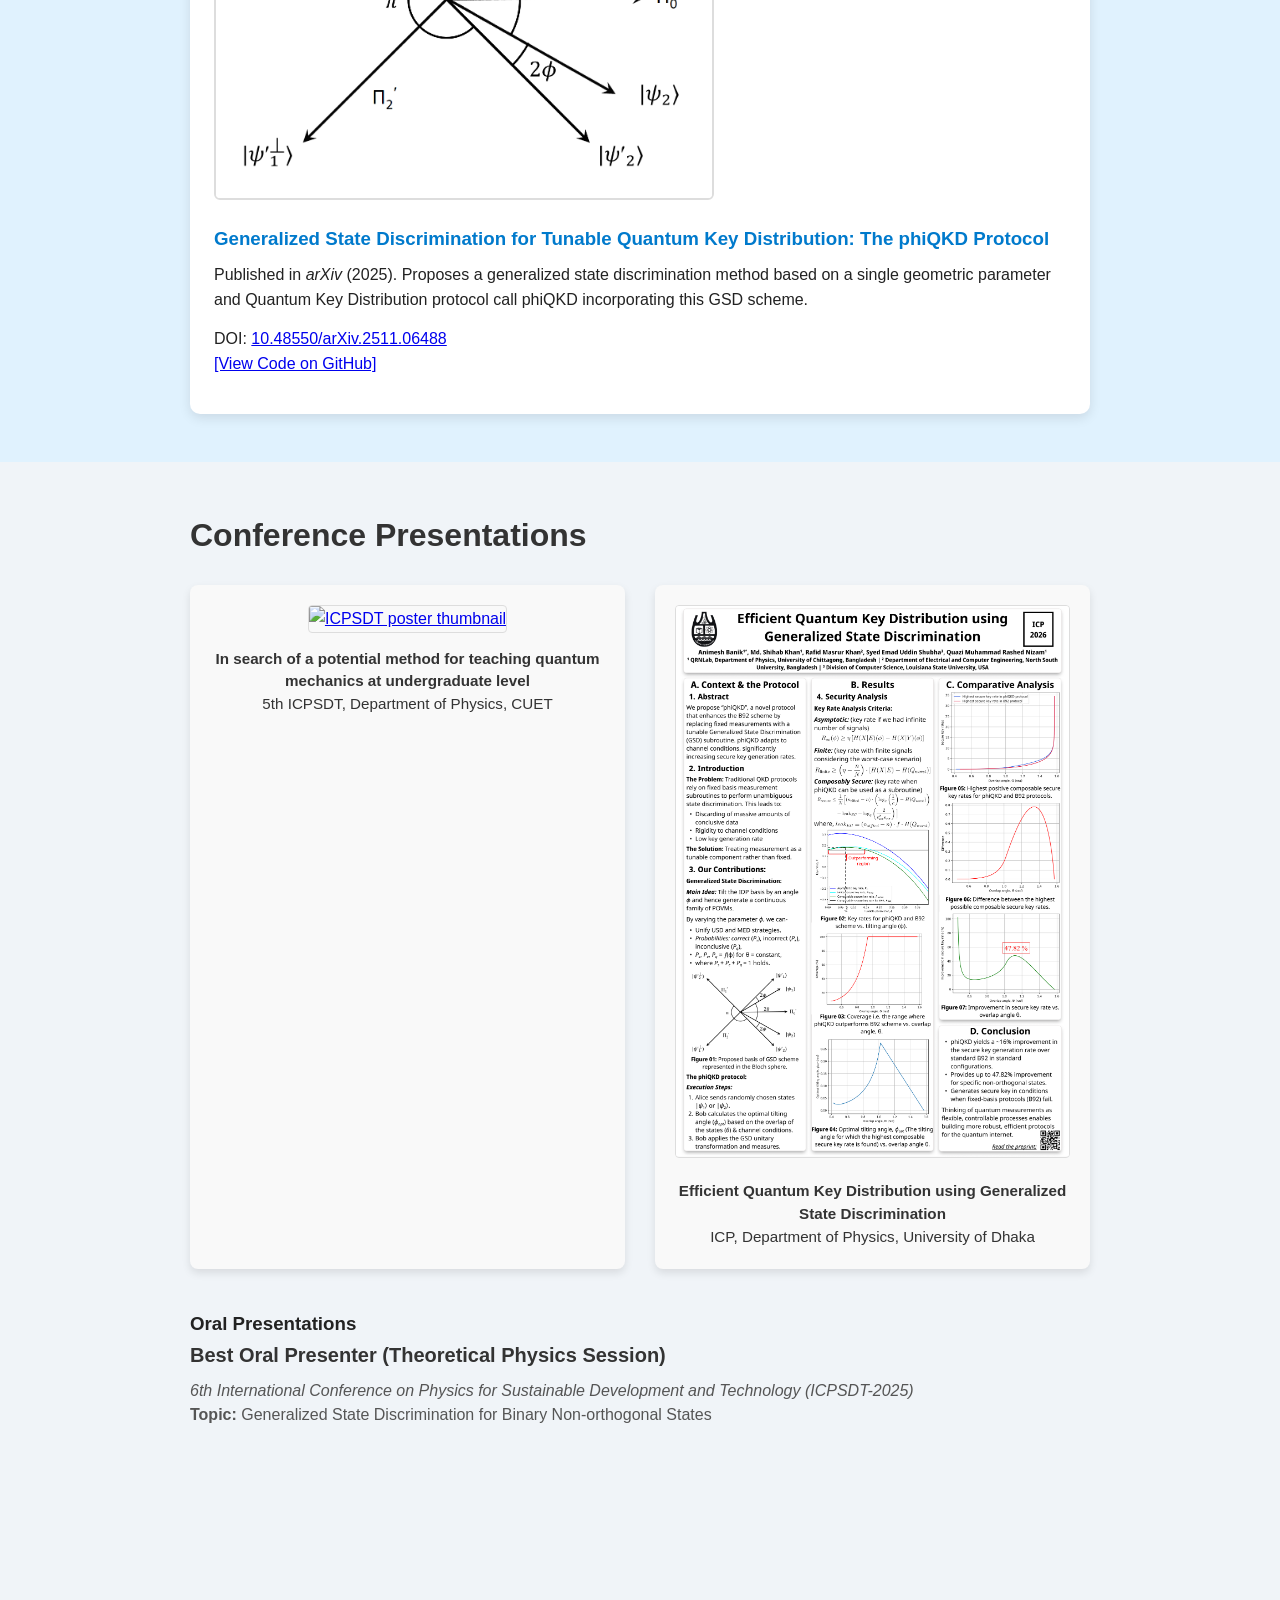
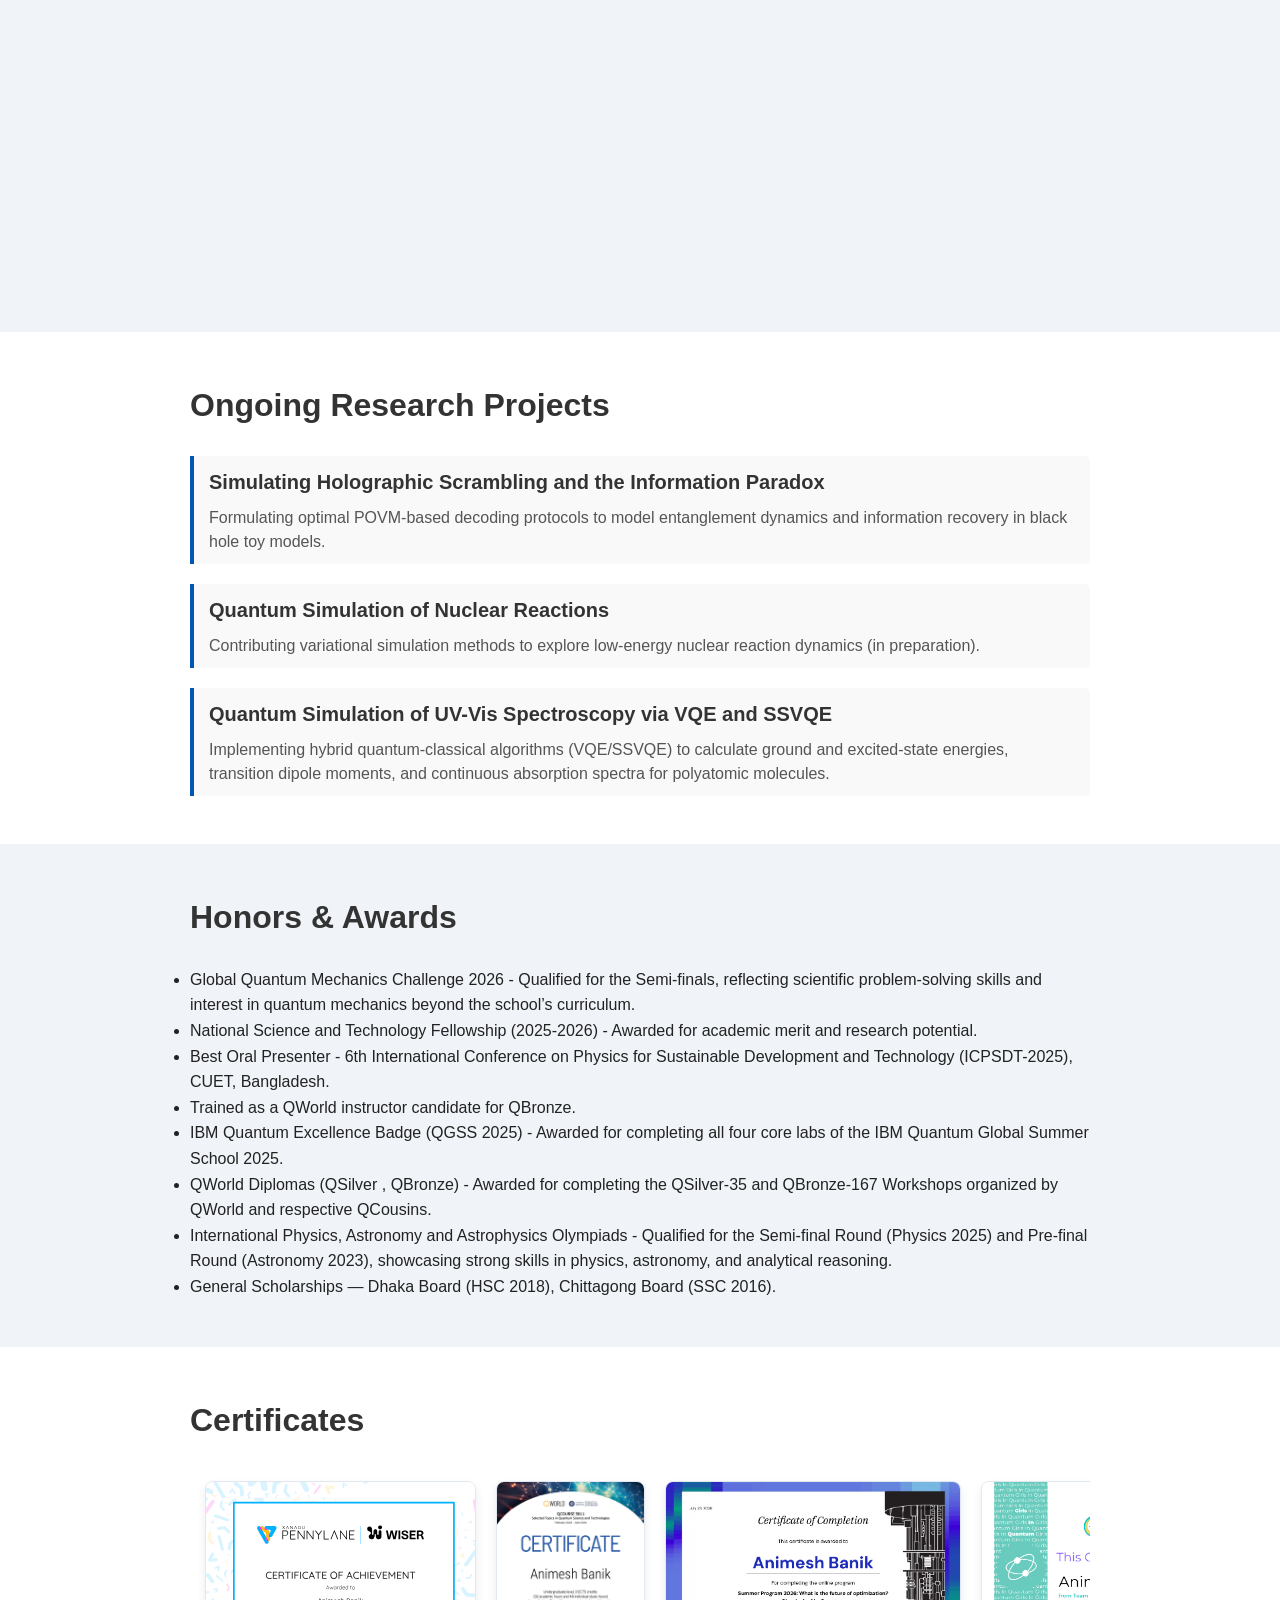
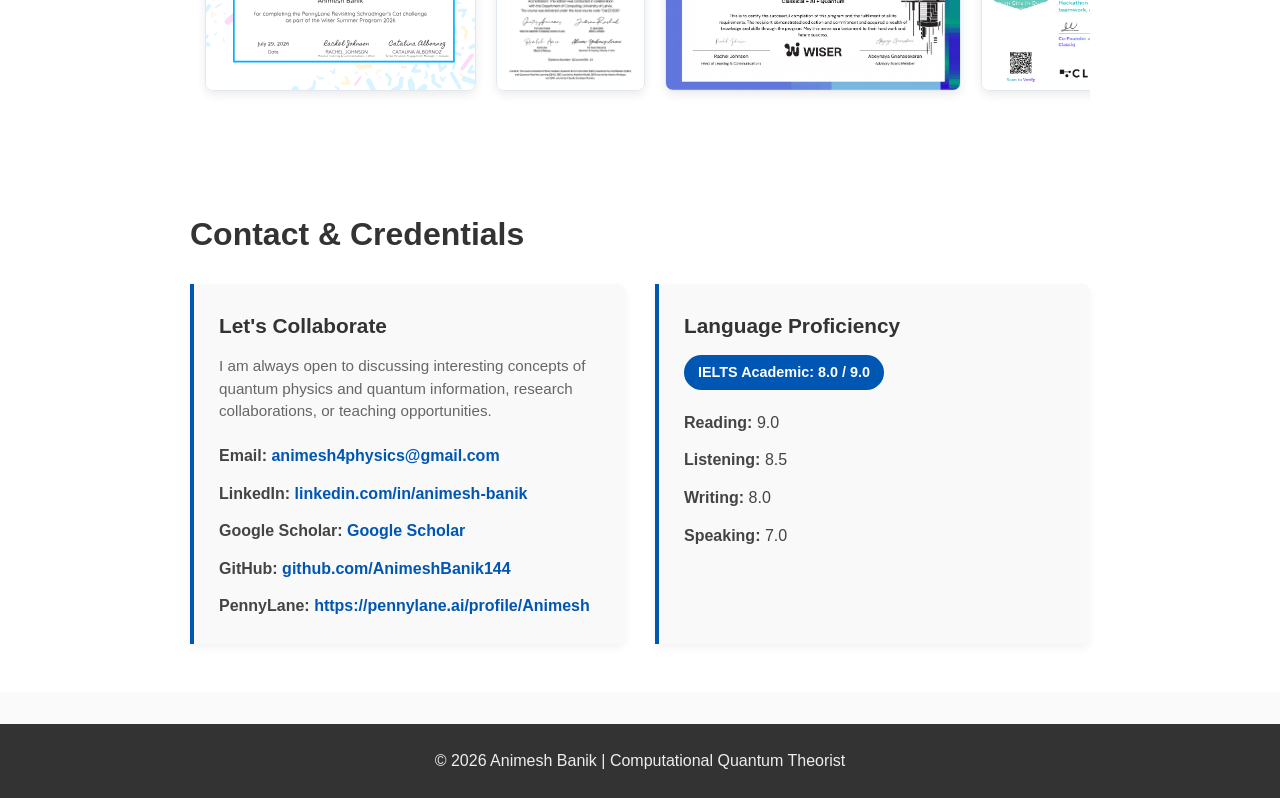
==== commit cba90c4f: "Add QCourse 581-1 and PennyLane Challenge WISER 2026 Certificate" ====
--- a/index.html
+++ b/index.html
@@ -72,6 +72,7 @@
     <div class="section-inner">
       <h2>Latest Updates</h2>
       <ul class="updates-list">
+        <li><strong>July 29, 2026:</strong> Completed the Quantum Global Summer School Program with all four core labs.</li>
         <li><strong>July 23, 2026:</strong> Completed the Wiser Summer Program.</li>
         <li><strong>July 4 & 11, 2026:</strong> Served as a mentor for QBronze-190 organized by QPhilipines</li>
         <li><strong>June 29, 2026:</strong> Qualified for the Semi-finals of the Global Quantum Mechanics Challenge 2026</li>
@@ -268,6 +269,14 @@
     <div class="carousel-container">
 
       <div class="carousel">
+                
+        <a href="https://drive.google.com/file/d/1GnpomXZQOLfDM1qKo5nGhNBx-nR281_9/view?usp=sharing" target="_blank">
+          <img src="badges/pennylane-certificacte-wiser-2026.svg" alt="Pennylane Schrodingers Cat Challenge WISER Certificate">
+        </a>
+        
+        <a href="https://drive.google.com/file/d/1-_ZigL6qWl5DcT0bi6HlclrqSawH4HNH/view?usp=sharing" target="_blank">
+          <img src="badges/QCourse581-24.jpg" alt="QCourse 581-1 Certificate">
+        </a>
         
         <a href="https://drive.google.com/file/d/1Y_7eXZUC5OXQDdpFIurGj5xabFNMqPhD/view?usp=sharing" target="_blank">
           <img src="badges/Wiser Summer Program Certificate.jpg" alt="WISER Summer Program 2026 Certificate">
